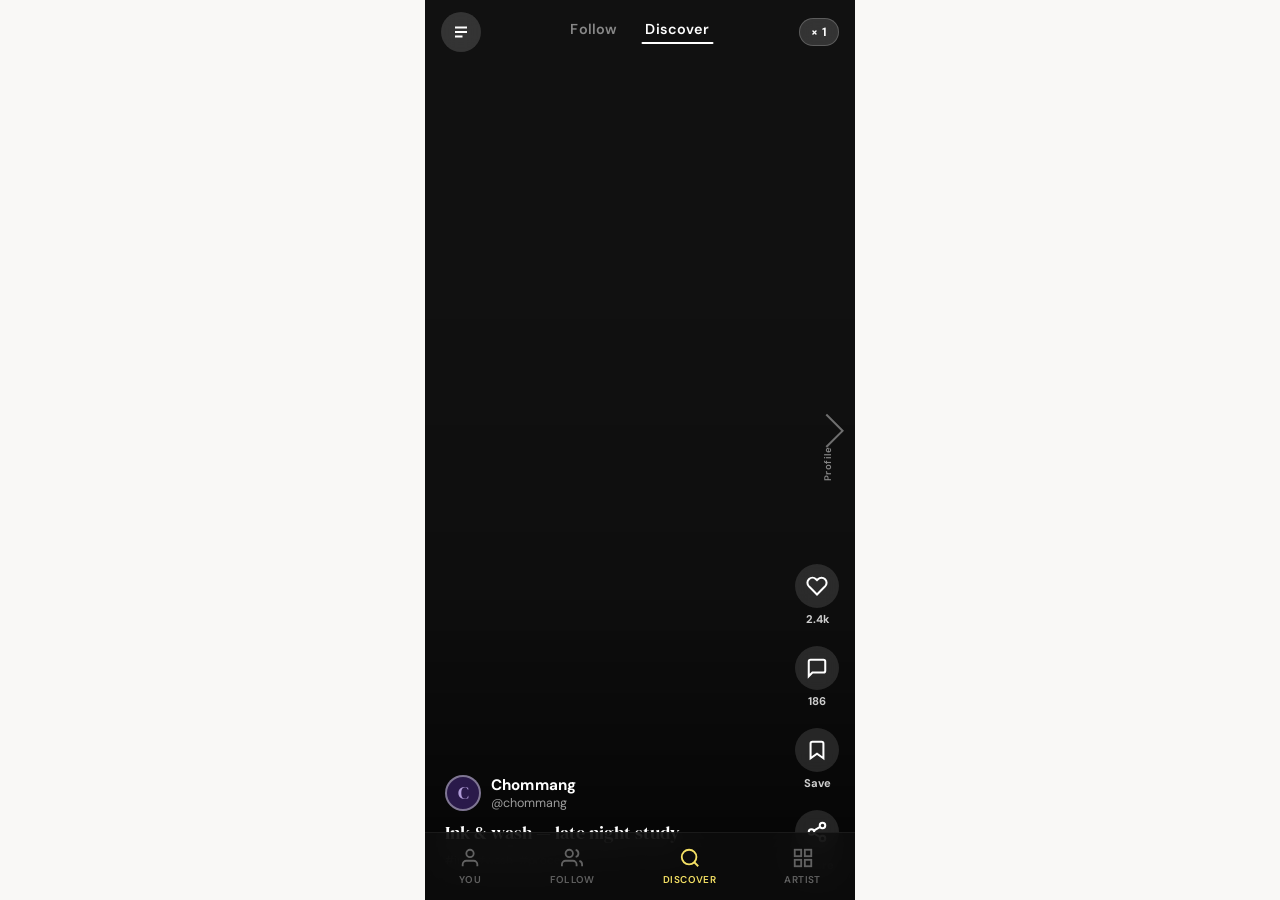
==== index.html @ 926fc2a8 "Add files via upload" ====
<!DOCTYPE html>
<html lang="en">
<head>
  <meta charset="UTF-8" />
  <meta name="viewport" content="width=device-width, initial-scale=1.0, viewport-fit=cover" />
  <meta name="apple-mobile-web-app-capable" content="yes" />
  <meta name="apple-mobile-web-app-status-bar-style" content="black-translucent" />
  <meta name="apple-mobile-web-app-title" content="Art Gem" />
  <meta name="theme-color" content="#F9F8F6" />
  <title>Art Gem — Feed</title>
  <link rel="stylesheet" href="style.css" />
  <style>
    /* ---- Feed Page ---- */
    #feed-page {
      display: flex;
      flex-direction: column;
      height: 100dvh;
      background: #0D0D0D;
      position: relative;
    }

    /* ---- Search Bar ---- */
    .search-bar-wrap {
      position: absolute;
      top: 0; left: 0; right: 0;
      z-index: 30;
      padding: 52px 16px 12px;
      background: linear-gradient(to bottom, rgba(0,0,0,0.85) 0%, transparent 100%);
      transform: translateY(-100%);
      transition: transform 0.35s cubic-bezier(0.4,0,0.2,1);
      pointer-events: none;
    }
    .search-bar-wrap.visible {
      transform: translateY(0);
      pointer-events: all;
    }
    .search-input-row {
      display: flex;
      align-items: center;
      gap: 10px;
      background: rgba(255,255,255,0.12);
      backdrop-filter: blur(12px);
      border-radius: 50px;
      padding: 10px 16px;
      border: 1px solid rgba(255,255,255,0.15);
    }
    .search-input-row input {
      flex: 1;
      background: transparent;
      border: none;
      outline: none;
      font-family: var(--font-body);
      font-size: 0.9rem;
      color: #fff;
    }
    .search-input-row input::placeholder { color: rgba(255,255,255,0.5); }
    .search-input-row svg { color: rgba(255,255,255,0.6); flex-shrink: 0; }
    .search-chips {
      display: flex;
      gap: 8px;
      margin-top: 10px;
      overflow-x: auto;
      scrollbar-width: none;
      padding-bottom: 2px;
    }
    .search-chips::-webkit-scrollbar { display: none; }
    .search-chip {
      flex-shrink: 0;
      padding: 5px 14px;
      border-radius: 50px;
      background: rgba(255,255,255,0.12);
      border: 1px solid rgba(255,255,255,0.2);
      color: rgba(255,255,255,0.8);
      font-size: 0.75rem;
      font-family: var(--font-body);
      font-weight: 500;
      cursor: pointer;
      transition: background 0.2s;
    }
    .search-chip.active,
    .search-chip:active {
      background: var(--purple);
      border-color: var(--purple);
      color: #fff;
    }

    /* ---- Top HUD ---- */
    .feed-hud {
      position: absolute;
      top: 0; left: 0; right: 0;
      z-index: 20;
      display: flex;
      align-items: center;
      justify-content: space-between;
      padding: env(safe-area-inset-top, 12px) 16px 0;
      padding-top: max(env(safe-area-inset-top, 12px), 12px);
    }

    /* ---- Tabs ---- */
    .feed-tabs {
      display: flex;
      gap: 20px;
      position: absolute;
      top: max(env(safe-area-inset-top, 12px), 12px);
      left: 50%;
      transform: translateX(-50%);
    }
    .feed-tab {
      font-family: var(--font-body);
      font-size: 0.9rem;
      font-weight: 600;
      color: rgba(255,255,255,0.5);
      cursor: pointer;
      padding: 8px 4px;
      position: relative;
      background: none;
      border: none;
      transition: color 0.2s;
      letter-spacing: 0.01em;
    }
    .feed-tab::after {
      content: '';
      position: absolute;
      bottom: 2px; left: 0; right: 0;
      height: 2px;
      border-radius: 2px;
      background: #fff;
      transform: scaleX(0);
      transition: transform 0.25s ease;
    }
    .feed-tab.active { color: #fff; }
    .feed-tab.active::after { transform: scaleX(1); }

    /* ---- Speed Badge ---- */
    .speed-badge {
      background: rgba(255,255,255,0.15);
      backdrop-filter: blur(8px);
      border: 1px solid rgba(255,255,255,0.2);
      border-radius: 50px;
      padding: 5px 11px;
      font-size: 0.75rem;
      font-weight: 700;
      color: #fff;
      font-family: var(--font-body);
      cursor: pointer;
      letter-spacing: 0.02em;
    }

    /* ---- Video Feed ---- */
    .video-feed {
      flex: 1;
      overflow-y: scroll;
      scroll-snap-type: y mandatory;
      scrollbar-width: none;
      position: relative;
    }
    .video-feed::-webkit-scrollbar { display: none; }

    /* ---- Video Slide ---- */
    .video-slide {
      width: 100%;
      height: 100dvh;
      scroll-snap-align: start;
      scroll-snap-stop: always;
      position: relative;
      background: #111;
      display: flex;
      align-items: center;
      justify-content: center;
      overflow: hidden;
    }

    /* ---- Embedded Video ---- */
    .video-embed {
      width: 100%;
      height: 100%;
      position: absolute;
      inset: 0;
      border: none;
      display: block;
    }

    /* ---- Video Overlay (gradient + info) ---- */
    .video-overlay {
      position: absolute;
      inset: 0;
      pointer-events: none;
      background: linear-gradient(
        to bottom,
        transparent 35%,
        rgba(0,0,0,0.15) 65%,
        rgba(0,0,0,0.75) 100%
      );
      z-index: 5;
    }

    /* ---- Swipe hint ---- */
    .swipe-hint {
      position: absolute;
      right: 16px;
      top: 50%;
      transform: translateY(-50%);
      z-index: 10;
      display: flex;
      flex-direction: column;
      align-items: center;
      gap: 4px;
      pointer-events: none;
      animation: fadeIn 0.5s 1.5s both;
    }
    .swipe-hint span {
      font-size: 0.6rem;
      color: rgba(255,255,255,0.5);
      font-weight: 600;
      letter-spacing: 0.05em;
      writing-mode: vertical-rl;
      text-orientation: mixed;
      transform: rotate(180deg);
    }
    .swipe-arrow {
      width: 24px; height: 24px;
      border-right: 2px solid rgba(255,255,255,0.4);
      border-top: 2px solid rgba(255,255,255,0.4);
      transform: rotate(45deg);
      animation: pulse 2s infinite;
    }

    /* ---- Artist Info (bottom of video) ---- */
    .artist-info {
      position: absolute;
      bottom: 0; left: 0; right: 72px;
      padding: 20px 20px 32px;
      z-index: 10;
      pointer-events: all;
    }
    .artist-info-row {
      display: flex;
      align-items: center;
      gap: 10px;
      margin-bottom: 10px;
      cursor: pointer;
    }
    .artist-info-row .avatar {
      border: 2px solid rgba(255,255,255,0.4);
    }
    .artist-name {
      font-family: var(--font-body);
      font-size: 0.95rem;
      font-weight: 700;
      color: #fff;
      letter-spacing: 0.01em;
    }
    .artist-handle {
      font-size: 0.78rem;
      color: rgba(255,255,255,0.6);
    }
    .video-title {
      font-family: var(--font-display);
      font-size: 1.15rem;
      color: #fff;
      margin-bottom: 8px;
      line-height: 1.3;
    }
    .video-tags {
      display: flex;
      gap: 6px;
      flex-wrap: wrap;
    }
    .video-tag {
      font-size: 0.72rem;
      color: rgba(255,255,255,0.7);
      font-weight: 500;
    }
    .video-tag::before { content: '#'; }

    /* ---- Side Actions ---- */
    .side-actions {
      position: absolute;
      right: 16px;
      bottom: 28px;
      z-index: 10;
      display: flex;
      flex-direction: column;
      align-items: center;
      gap: 20px;
    }
    .action-btn {
      display: flex;
      flex-direction: column;
      align-items: center;
      gap: 4px;
      cursor: pointer;
      background: none;
      border: none;
      padding: 0;
    }
    .action-btn .icon-wrap {
      width: 44px; height: 44px;
      border-radius: 50%;
      background: rgba(255,255,255,0.12);
      backdrop-filter: blur(8px);
      display: flex; align-items: center; justify-content: center;
      transition: background 0.2s, transform 0.15s;
    }
    .action-btn:active .icon-wrap { transform: scale(0.88); }
    .action-btn.liked .icon-wrap { background: rgba(244,224,100,0.25); }
    .action-btn svg { color: #fff; }
    .action-btn.liked svg.heart { color: var(--yellow); }
    .action-count {
      font-size: 0.7rem;
      font-weight: 700;
      color: rgba(255,255,255,0.8);
      font-family: var(--font-body);
    }

    /* ---- Bottom Nav ---- */
    .bottom-nav {
      position: fixed;
      bottom: 0; left: 50%;
      transform: translateX(-50%);
      width: 100%;
      max-width: 430px;
      display: flex;
      align-items: center;
      justify-content: space-around;
      padding: 10px 0 calc(10px + env(safe-area-inset-bottom, 0px));
      background: rgba(13,13,13,0.85);
      backdrop-filter: blur(16px);
      border-top: 1px solid rgba(255,255,255,0.06);
      z-index: 50;
    }
    .nav-item {
      display: flex;
      flex-direction: column;
      align-items: center;
      gap: 4px;
      cursor: pointer;
      background: none;
      border: none;
      padding: 4px 16px;
      -webkit-tap-highlight-color: transparent;
    }
    .nav-item svg { color: rgba(255,255,255,0.35); transition: color 0.2s; }
    .nav-item.active svg { color: var(--yellow); }
    .nav-label {
      font-size: 0.62rem;
      font-weight: 600;
      letter-spacing: 0.04em;
      color: rgba(255,255,255,0.35);
      font-family: var(--font-body);
      transition: color 0.2s;
    }
    .nav-item.active .nav-label { color: var(--yellow); }

    /* ---- Swipe gesture overlay ---- */
    #swipe-detector {
      position: absolute;
      inset: 0;
      z-index: 6;
      pointer-events: all;
    }
  </style>
</head>
<body>
<div class="app-shell">

  <!-- ============ FEED PAGE ============ -->
  <div id="feed-page">

    <!-- Search Bar (pull down) -->
    <div class="search-bar-wrap" id="searchBar">
      <div class="search-input-row">
        <svg width="16" height="16" viewBox="0 0 24 24" fill="none" stroke="currentColor" stroke-width="2.5">
          <circle cx="11" cy="11" r="8"/><path d="m21 21-4.35-4.35"/>
        </svg>
        <input type="text" placeholder="Search artists, styles, mediums…" />
        <svg id="searchClose" width="16" height="16" viewBox="0 0 24 24" fill="none" stroke="currentColor" stroke-width="2.5" style="cursor:pointer">
          <path d="M18 6L6 18M6 6l12 12"/>
        </svg>
      </div>
      <div class="search-chips">
        <button class="search-chip active">All</button>
        <button class="search-chip">Watercolour</button>
        <button class="search-chip">Oil Paint</button>
        <button class="search-chip">Charcoal</button>
        <button class="search-chip">Sketch</button>
        <button class="search-chip">Ceramics</button>
        <button class="search-chip">Printmaking</button>
        <button class="search-chip">Calligraphy</button>
      </div>
    </div>

    <!-- HUD: Menu | Tabs | Speed -->
    <div class="feed-hud">
      <button class="icon-btn" id="menuBtn" onclick="window.location.href='menu.html'" aria-label="Menu">
        <svg width="18" height="18" viewBox="0 0 24 24" fill="none" stroke="currentColor" stroke-width="2.5">
          <path d="M4 6h16M4 12h16M4 18h10"/>
        </svg>
      </button>

      <div class="feed-tabs">
        <button class="feed-tab" id="tabFollow" onclick="switchTab('follow')">Follow</button>
        <button class="feed-tab active" id="tabDiscover" onclick="switchTab('discover')">Discover</button>
      </div>

      <div class="speed-badge">× 1</div>
    </div>

    <!-- Video Feed -->
    <div class="video-feed" id="videoFeed">

      <!-- Slide 1 -->
      <div class="video-slide" data-artist="chommang" data-index="0">
        <iframe class="video-embed"
          src="https://www.youtube.com/embed/4aeeQsaP2uk?autoplay=1&loop=1&mute=1&controls=0&modestbranding=1&playsinline=1&rel=0&showinfo=0"
          allow="autoplay; encrypted-media"
          allowfullscreen
          loading="lazy">
        </iframe>
        <div class="video-overlay"></div>
        <div id="swipe-detector-0" class="swipe-detector"></div>

        <div class="artist-info">
          <div class="artist-info-row" onclick="goToProfile('chommang')">
            <div class="avatar avatar-sm" style="background:#2A1A4A;color:#B19CD8;">C</div>
            <div>
              <div class="artist-name">Chommang</div>
              <div class="artist-handle">@chommang</div>
            </div>
          </div>
          <div class="video-title">Ink & wash — late night study</div>
          <div class="video-tags">
            <span class="video-tag">ink</span>
            <span class="video-tag">wash</span>
            <span class="video-tag">process</span>
          </div>
        </div>

        <div class="side-actions">
          <button class="action-btn" onclick="toggleLike(this)">
            <div class="icon-wrap">
              <svg class="heart" width="22" height="22" viewBox="0 0 24 24" fill="none" stroke="currentColor" stroke-width="2.2">
                <path d="M20.84 4.61a5.5 5.5 0 0 0-7.78 0L12 5.67l-1.06-1.06a5.5 5.5 0 0 0-7.78 7.78l1.06 1.06L12 21.23l7.78-7.78 1.06-1.06a5.5 5.5 0 0 0 0-7.78z"/>
              </svg>
            </div>
            <span class="action-count">2.4k</span>
          </button>
          <button class="action-btn" onclick="showToast('Comments coming soon')">
            <div class="icon-wrap">
              <svg width="22" height="22" viewBox="0 0 24 24" fill="none" stroke="currentColor" stroke-width="2.2">
                <path d="M21 15a2 2 0 0 1-2 2H7l-4 4V5a2 2 0 0 1 2-2h14a2 2 0 0 1 2 2z"/>
              </svg>
            </div>
            <span class="action-count">186</span>
          </button>
          <button class="action-btn" onclick="showToast('Saved to your collection')">
            <div class="icon-wrap">
              <svg width="22" height="22" viewBox="0 0 24 24" fill="none" stroke="currentColor" stroke-width="2.2">
                <path d="M19 21l-7-5-7 5V5a2 2 0 0 1 2-2h10a2 2 0 0 1 2 2z"/>
              </svg>
            </div>
            <span class="action-count">Save</span>
          </button>
          <button class="action-btn" onclick="showToast('Link copied!')">
            <div class="icon-wrap">
              <svg width="22" height="22" viewBox="0 0 24 24" fill="none" stroke="currentColor" stroke-width="2.2">
                <circle cx="18" cy="5" r="3"/><circle cx="6" cy="12" r="3"/><circle cx="18" cy="19" r="3"/>
                <path d="M8.59 13.51l6.83 3.98M15.41 6.51l-6.82 3.98"/>
              </svg>
            </div>
            <span class="action-count">Share</span>
          </button>
        </div>

        <!-- Swipe right hint (first slide only) -->
        <div class="swipe-hint">
          <div class="swipe-arrow"></div>
          <span>Profile</span>
        </div>
      </div>

      <!-- Slide 2 -->
      <div class="video-slide" data-artist="mmmmonexx" data-index="1">
        <iframe class="video-embed"
          src="https://www.youtube.com/embed/yBY7ZAf2tYY?autoplay=0&loop=1&mute=1&controls=0&modestbranding=1&playsinline=1&rel=0&showinfo=0"
          allow="autoplay; encrypted-media"
          allowfullscreen
          loading="lazy">
        </iframe>
        <div class="video-overlay"></div>

        <div class="artist-info">
          <div class="artist-info-row" onclick="goToProfile('mmmmonexx')">
            <div class="avatar avatar-sm" style="background:#1A2A1A;color:#90C090;">M</div>
            <div>
              <div class="artist-name">Mmmmonexx</div>
              <div class="artist-handle">@mmmmonexx</div>
            </div>
          </div>
          <div class="video-title">Colour studies — gouache on paper</div>
          <div class="video-tags">
            <span class="video-tag">gouache</span>
            <span class="video-tag">colours</span>
            <span class="video-tag">analog</span>
          </div>
        </div>

        <div class="side-actions">
          <button class="action-btn" onclick="toggleLike(this)">
            <div class="icon-wrap">
              <svg class="heart" width="22" height="22" viewBox="0 0 24 24" fill="none" stroke="currentColor" stroke-width="2.2">
                <path d="M20.84 4.61a5.5 5.5 0 0 0-7.78 0L12 5.67l-1.06-1.06a5.5 5.5 0 0 0-7.78 7.78l1.06 1.06L12 21.23l7.78-7.78 1.06-1.06a5.5 5.5 0 0 0 0-7.78z"/>
              </svg>
            </div>
            <span class="action-count">5.1k</span>
          </button>
          <button class="action-btn" onclick="showToast('Comments coming soon')">
            <div class="icon-wrap">
              <svg width="22" height="22" viewBox="0 0 24 24" fill="none" stroke="currentColor" stroke-width="2.2">
                <path d="M21 15a2 2 0 0 1-2 2H7l-4 4V5a2 2 0 0 1 2-2h14a2 2 0 0 1 2 2z"/>
              </svg>
            </div>
            <span class="action-count">341</span>
          </button>
          <button class="action-btn" onclick="showToast('Saved to your collection')">
            <div class="icon-wrap">
              <svg width="22" height="22" viewBox="0 0 24 24" fill="none" stroke="currentColor" stroke-width="2.2">
                <path d="M19 21l-7-5-7 5V5a2 2 0 0 1 2-2h10a2 2 0 0 1 2 2z"/>
              </svg>
            </div>
            <span class="action-count">Save</span>
          </button>
          <button class="action-btn" onclick="showToast('Link copied!')">
            <div class="icon-wrap">
              <svg width="22" height="22" viewBox="0 0 24 24" fill="none" stroke="currentColor" stroke-width="2.2">
                <circle cx="18" cy="5" r="3"/><circle cx="6" cy="12" r="3"/><circle cx="18" cy="19" r="3"/>
                <path d="M8.59 13.51l6.83 3.98M15.41 6.51l-6.82 3.98"/>
              </svg>
            </div>
            <span class="action-count">Share</span>
          </button>
        </div>
      </div>

      <!-- Slide 3 -->
      <div class="video-slide" data-artist="nisu" data-index="2">
        <iframe class="video-embed"
          src="https://www.youtube.com/embed/0cwa8eCYT0o?autoplay=0&loop=1&mute=1&controls=0&modestbranding=1&playsinline=1&rel=0&showinfo=0"
          allow="autoplay; encrypted-media"
          allowfullscreen
          loading="lazy">
        </iframe>
        <div class="video-overlay"></div>

        <div class="artist-info">
          <div class="artist-info-row" onclick="goToProfile('nisu')">
            <div class="avatar avatar-sm" style="background:#2A1A1A;color:#C09080;">N</div>
            <div>
              <div class="artist-name">Nisu</div>
              <div class="artist-handle">@artbynisu</div>
            </div>
          </div>
          <div class="video-title">Sketchbook walk — pen & watercolour</div>
          <div class="video-tags">
            <span class="video-tag">sketch</span>
            <span class="video-tag">watercolour</span>
            <span class="video-tag">pen</span>
          </div>
        </div>

        <div class="side-actions">
          <button class="action-btn" onclick="toggleLike(this)">
            <div class="icon-wrap">
              <svg class="heart" width="22" height="22" viewBox="0 0 24 24" fill="none" stroke="currentColor" stroke-width="2.2">
                <path d="M20.84 4.61a5.5 5.5 0 0 0-7.78 0L12 5.67l-1.06-1.06a5.5 5.5 0 0 0-7.78 7.78l1.06 1.06L12 21.23l7.78-7.78 1.06-1.06a5.5 5.5 0 0 0 0-7.78z"/>
              </svg>
            </div>
            <span class="action-count">8.7k</span>
          </button>
          <button class="action-btn" onclick="showToast('Comments coming soon')">
            <div class="icon-wrap">
              <svg width="22" height="22" viewBox="0 0 24 24" fill="none" stroke="currentColor" stroke-width="2.2">
                <path d="M21 15a2 2 0 0 1-2 2H7l-4 4V5a2 2 0 0 1 2-2h14a2 2 0 0 1 2 2z"/>
              </svg>
            </div>
            <span class="action-count">920</span>
          </button>
          <button class="action-btn" onclick="showToast('Saved to your collection')">
            <div class="icon-wrap">
              <svg width="22" height="22" viewBox="0 0 24 24" fill="none" stroke="currentColor" stroke-width="2.2">
                <path d="M19 21l-7-5-7 5V5a2 2 0 0 1 2-2h10a2 2 0 0 1 2 2z"/>
              </svg>
            </div>
            <span class="action-count">Save</span>
          </button>
          <button class="action-btn" onclick="showToast('Link copied!')">
            <div class="icon-wrap">
              <svg width="22" height="22" viewBox="0 0 24 24" fill="none" stroke="currentColor" stroke-width="2.2">
                <circle cx="18" cy="5" r="3"/><circle cx="6" cy="12" r="3"/><circle cx="18" cy="19" r="3"/>
                <path d="M8.59 13.51l6.83 3.98M15.41 6.51l-6.82 3.98"/>
              </svg>
            </div>
            <span class="action-count">Share</span>
          </button>
        </div>
      </div>

      <!-- Slide 4 -->
      <div class="video-slide" data-artist="drewscape" data-index="3">
        <iframe class="video-embed"
          src="https://www.youtube.com/embed/Bo9o37kYm-0?autoplay=0&loop=1&mute=1&controls=0&modestbranding=1&playsinline=1&rel=0&showinfo=0"
          allow="autoplay; encrypted-media"
          allowfullscreen
          loading="lazy">
        </iframe>
        <div class="video-overlay"></div>

        <div class="artist-info">
          <div class="artist-info-row" onclick="goToProfile('drewscape')">
            <div class="avatar avatar-sm" style="background:#1A1A2A;color:#8080C0;">D</div>
            <div>
              <div class="artist-name">Drewscape</div>
              <div class="artist-handle">@drewscape-art</div>
            </div>
          </div>
          <div class="video-title">Urban sketching — marker & ink</div>
          <div class="video-tags">
            <span class="video-tag">urban</span>
            <span class="video-tag">marker</span>
            <span class="video-tag">ink</span>
          </div>
        </div>

        <div class="side-actions">
          <button class="action-btn" onclick="toggleLike(this)">
            <div class="icon-wrap">
              <svg class="heart" width="22" height="22" viewBox="0 0 24 24" fill="none" stroke="currentColor" stroke-width="2.2">
                <path d="M20.84 4.61a5.5 5.5 0 0 0-7.78 0L12 5.67l-1.06-1.06a5.5 5.5 0 0 0-7.78 7.78l1.06 1.06L12 21.23l7.78-7.78 1.06-1.06a5.5 5.5 0 0 0 0-7.78z"/>
              </svg>
            </div>
            <span class="action-count">3.2k</span>
          </button>
          <button class="action-btn" onclick="showToast('Comments coming soon')">
            <div class="icon-wrap">
              <svg width="22" height="22" viewBox="0 0 24 24" fill="none" stroke="currentColor" stroke-width="2.2">
                <path d="M21 15a2 2 0 0 1-2 2H7l-4 4V5a2 2 0 0 1 2-2h14a2 2 0 0 1 2 2z"/>
              </svg>
            </div>
            <span class="action-count">215</span>
          </button>
          <button class="action-btn" onclick="showToast('Saved to your collection')">
            <div class="icon-wrap">
              <svg width="22" height="22" viewBox="0 0 24 24" fill="none" stroke="currentColor" stroke-width="2.2">
                <path d="M19 21l-7-5-7 5V5a2 2 0 0 1 2-2h10a2 2 0 0 1 2 2z"/>
              </svg>
            </div>
            <span class="action-count">Save</span>
          </button>
          <button class="action-btn" onclick="showToast('Link copied!')">
            <div class="icon-wrap">
              <svg width="22" height="22" viewBox="0 0 24 24" fill="none" stroke="currentColor" stroke-width="2.2">
                <circle cx="18" cy="5" r="3"/><circle cx="6" cy="12" r="3"/><circle cx="18" cy="19" r="3"/>
                <path d="M8.59 13.51l6.83 3.98M15.41 6.51l-6.82 3.98"/>
              </svg>
            </div>
            <span class="action-count">Share</span>
          </button>
        </div>
      </div>

    </div><!-- /video-feed -->

    <!-- Bottom Nav -->
    <nav class="bottom-nav">
      <button class="nav-item" onclick="window.location.href='menu.html'">
        <svg width="22" height="22" viewBox="0 0 24 24" fill="none" stroke="currentColor" stroke-width="2">
          <path d="M20 21v-2a4 4 0 0 0-4-4H8a4 4 0 0 0-4 4v2"/>
          <circle cx="12" cy="7" r="4"/>
        </svg>
        <span class="nav-label">YOU</span>
      </button>
      <button class="nav-item" id="navFollow" onclick="switchTab('follow')">
        <svg width="22" height="22" viewBox="0 0 24 24" fill="none" stroke="currentColor" stroke-width="2">
          <path d="M17 21v-2a4 4 0 0 0-4-4H5a4 4 0 0 0-4 4v2"/>
          <circle cx="9" cy="7" r="4"/>
          <path d="M23 21v-2a4 4 0 0 0-3-3.87"/>
          <path d="M16 3.13a4 4 0 0 1 0 7.75"/>
        </svg>
        <span class="nav-label">FOLLOW</span>
      </button>
      <button class="nav-item active" id="navDiscover">
        <svg width="22" height="22" viewBox="0 0 24 24" fill="none" stroke="currentColor" stroke-width="2">
          <circle cx="11" cy="11" r="8"/>
          <path d="m21 21-4.35-4.35"/>
        </svg>
        <span class="nav-label">DISCOVER</span>
      </button>
      <button class="nav-item" onclick="window.location.href='profile.html'">
        <svg width="22" height="22" viewBox="0 0 24 24" fill="none" stroke="currentColor" stroke-width="2">
          <rect x="3" y="3" width="7" height="7"/><rect x="14" y="3" width="7" height="7"/>
          <rect x="14" y="14" width="7" height="7"/><rect x="3" y="14" width="7" height="7"/>
        </svg>
        <span class="nav-label">ARTIST</span>
      </button>
    </nav>

  </div><!-- /feed-page -->

  <!-- Toast -->
  <div class="toast" id="toast"></div>

</div><!-- /app-shell -->

<script>
  // ---- Tab Switch ----
  function switchTab(tab) {
    const follow   = document.getElementById('tabFollow');
    const discover = document.getElementById('tabDiscover');
    const navF     = document.getElementById('navFollow');
    const navD     = document.getElementById('navDiscover');

    if (tab === 'follow') {
      follow.classList.add('active');
      discover.classList.remove('active');
      navF.classList.add('active');
      navD.classList.remove('active');
      showToast('Showing artists you follow');
    } else {
      discover.classList.add('active');
      follow.classList.remove('active');
      navD.classList.add('active');
      navF.classList.remove('active');
      showToast('Discover new artists');
    }
  }

  // ---- Search Bar Pull Down ----
  let touchStartY = 0;
  let searchVisible = false;
  const feed = document.getElementById('videoFeed');
  const searchBar = document.getElementById('searchBar');
  const searchClose = document.getElementById('searchClose');

  feed.addEventListener('touchstart', e => {
    touchStartY = e.touches[0].clientY;
  }, { passive: true });

  feed.addEventListener('touchend', e => {
    const dy = e.changedTouches[0].clientY - touchStartY;
    // Pull down at top
    if (dy > 60 && feed.scrollTop === 0 && !searchVisible) {
      showSearch();
    }
  }, { passive: true });

  searchClose.addEventListener('click', hideSearch);

  function showSearch() {
    searchVisible = true;
    searchBar.classList.add('visible');
  }
  function hideSearch() {
    searchVisible = false;
    searchBar.classList.remove('visible');
  }

  // ---- Search chips ----
  document.querySelectorAll('.search-chip').forEach(chip => {
    chip.addEventListener('click', () => {
      document.querySelectorAll('.search-chip').forEach(c => c.classList.remove('active'));
      chip.classList.add('active');
    });
  });

  // ---- Like Toggle ----
  function toggleLike(btn) {
    btn.classList.toggle('liked');
    const countEl = btn.querySelector('.action-count');
    const count = parseInt(countEl.textContent.replace(/[^0-9.]/g, ''));
    if (btn.classList.contains('liked')) {
      showToast('❤️ Added to your likes');
    }
  }

  // ---- Toast ----
  function showToast(msg) {
    const t = document.getElementById('toast');
    t.textContent = msg;
    t.classList.add('show');
    setTimeout(() => t.classList.remove('show'), 2200);
  }

  // ---- Navigate to Profile ----
  function goToProfile(artist) {
    sessionStorage.setItem('currentArtist', artist);
    window.location.href = 'profile.html';
  }

  // ---- Horizontal Swipe → Profile ----
  let hTouchStartX = 0;
  let hTouchStartY = 0;

  document.getElementById('feed-page').addEventListener('touchstart', e => {
    hTouchStartX = e.touches[0].clientX;
    hTouchStartY = e.touches[0].clientY;
  }, { passive: true });

  document.getElementById('feed-page').addEventListener('touchend', e => {
    const dx = e.changedTouches[0].clientX - hTouchStartX;
    const dy = Math.abs(e.changedTouches[0].clientY - hTouchStartY);
    // Horizontal swipe, not vertical scroll
    if (dx < -60 && dy < 50) {
      window.location.href = 'profile.html';
    }
  }, { passive: true });

  // Remove swipe hint after 4s
  setTimeout(() => {
    const hint = document.querySelector('.swipe-hint');
    if (hint) hint.style.opacity = '0';
  }, 4000);
</script>
</body>
</html>
---- style.css ----
/* ============================================
   ART GEM — style.css
   Design System & Global Styles
   ============================================ */

@import url('https://fonts.googleapis.com/css2?family=DM+Serif+Display:ital@0;1&family=DM+Sans:wght@300;400;500;600&display=swap');

/* ---- CSS Variables ---- */
:root {
  --bg:           #F9F8F6;
  --bg-card:      #FFFFFF;
  --purple:       #A083D5;
  --purple-deep:  #7B5EA7;
  --purple-light: #B19CD8;
  --purple-pale:  #EDE8F8;
  --yellow:       #F4E064;
  --yellow-deep:  #EFCF20;
  --text:         #1A1A1A;
  --text-muted:   #7A7A7A;
  --text-light:   #B0B0B0;
  --border:       #EBEBEB;
  --shadow-sm:    0 2px 8px rgba(0,0,0,0.06);
  --shadow-md:    0 8px 24px rgba(0,0,0,0.10);
  --radius-sm:    10px;
  --radius-md:    18px;
  --radius-lg:    28px;
  --font-display: 'DM Serif Display', serif;
  --font-body:    'DM Sans', sans-serif;
}

/* ---- Reset ---- */
*, *::before, *::after { box-sizing: border-box; margin: 0; padding: 0; }

html, body {
  width: 100%;
  height: 100%;
  overflow: hidden;
  background: var(--bg);
  font-family: var(--font-body);
  color: var(--text);
  -webkit-font-smoothing: antialiased;
  -webkit-tap-highlight-color: transparent;
  touch-action: pan-y;
}

/* ---- App Shell ---- */
.app-shell {
  width: 100%;
  max-width: 430px;
  height: 100dvh;
  margin: 0 auto;
  position: relative;
  overflow: hidden;
  background: var(--bg);
}

/* ---- Page Transitions ---- */
.page {
  position: absolute;
  top: 0; left: 0;
  width: 100%; height: 100%;
  background: var(--bg);
  transition: transform 0.38s cubic-bezier(0.4, 0, 0.2, 1),
              opacity 0.38s ease;
  will-change: transform;
}

.page.active   { transform: translateX(0);     opacity: 1;   pointer-events: all; }
.page.left     { transform: translateX(-100%); opacity: 0.4; pointer-events: none; }
.page.right    { transform: translateX(100%);  opacity: 0.4; pointer-events: none; }
.page.hidden   { transform: translateX(100%);  opacity: 0;   pointer-events: none; }

/* ---- Typography ---- */
h1, h2, h3 { font-family: var(--font-display); font-weight: 400; }
h1 { font-size: 2rem; line-height: 1.15; }
h2 { font-size: 1.4rem; line-height: 1.2; }
h3 { font-size: 1.1rem; }

p  { font-size: 0.875rem; line-height: 1.6; color: var(--text-muted); }

/* ---- Buttons ---- */
.btn {
  display: inline-flex;
  align-items: center;
  justify-content: center;
  gap: 6px;
  padding: 10px 20px;
  border: none;
  border-radius: 50px;
  font-family: var(--font-body);
  font-size: 0.85rem;
  font-weight: 600;
  cursor: pointer;
  transition: transform 0.15s, box-shadow 0.15s;
  -webkit-appearance: none;
}
.btn:active { transform: scale(0.95); }

.btn-primary {
  background: var(--purple);
  color: #fff;
  box-shadow: 0 4px 14px rgba(160,131,213,0.35);
}
.btn-primary:active { box-shadow: 0 2px 6px rgba(160,131,213,0.2); }

.btn-yellow {
  background: var(--yellow);
  color: var(--text);
  box-shadow: 0 4px 14px rgba(244,224,100,0.4);
}

.btn-outline {
  background: transparent;
  border: 1.5px solid var(--border);
  color: var(--text);
}

.btn-ghost {
  background: transparent;
  color: var(--text-muted);
  padding: 8px 12px;
}

/* ---- Icon Button ---- */
.icon-btn {
  width: 40px; height: 40px;
  border-radius: 50%;
  border: none;
  background: rgba(255,255,255,0.15);
  backdrop-filter: blur(8px);
  display: flex; align-items: center; justify-content: center;
  cursor: pointer;
  color: #fff;
  font-size: 1.1rem;
  transition: background 0.2s, transform 0.15s;
}
.icon-btn:active { transform: scale(0.9); }
.icon-btn.dark {
  background: rgba(26,26,26,0.08);
  color: var(--text);
}

/* ---- Pill Tag ---- */
.tag {
  display: inline-block;
  padding: 4px 12px;
  border-radius: 50px;
  font-size: 0.72rem;
  font-weight: 600;
  letter-spacing: 0.03em;
  text-transform: uppercase;
}
.tag-purple { background: var(--purple-pale); color: var(--purple-deep); }
.tag-yellow { background: #FFF8CC; color: #9A7A00; }

/* ---- Avatar ---- */
.avatar {
  border-radius: 50%;
  object-fit: cover;
  background: var(--purple-pale);
  display: flex; align-items: center; justify-content: center;
  font-family: var(--font-display);
  font-size: 1.1rem;
  color: var(--purple);
  overflow: hidden;
  flex-shrink: 0;
}
.avatar-sm  { width: 36px; height: 36px; }
.avatar-md  { width: 56px; height: 56px; font-size: 1.4rem; }
.avatar-lg  { width: 80px; height: 80px; font-size: 2rem; }
.avatar-xl  { width: 96px; height: 96px; font-size: 2.4rem; }

/* ---- Divider ---- */
.divider {
  width: 100%; height: 1px;
  background: var(--border);
  margin: 16px 0;
}

/* ---- Scrollable container ---- */
.scroll-y {
  overflow-y: auto;
  -webkit-overflow-scrolling: touch;
  scrollbar-width: none;
}
.scroll-y::-webkit-scrollbar { display: none; }

/* ---- Section Header ---- */
.section-header {
  display: flex;
  align-items: center;
  justify-content: space-between;
  padding: 0 20px;
  margin-bottom: 12px;
}
.section-header h3 { font-family: var(--font-display); font-size: 1.1rem; }
.section-header a  {
  font-size: 0.78rem;
  font-weight: 600;
  color: var(--purple);
  text-decoration: none;
  letter-spacing: 0.02em;
}

/* ---- Bottom Safe Area ---- */
.safe-bottom { padding-bottom: env(safe-area-inset-bottom, 16px); }

/* ---- Animations ---- */
@keyframes fadeUp {
  from { opacity: 0; transform: translateY(16px); }
  to   { opacity: 1; transform: translateY(0); }
}
@keyframes fadeIn {
  from { opacity: 0; }
  to   { opacity: 1; }
}
@keyframes pulse {
  0%, 100% { opacity: 1; }
  50%       { opacity: 0.5; }
}

.fade-up { animation: fadeUp 0.4s ease both; }
.fade-in { animation: fadeIn 0.3s ease both; }

/* ---- Toast ---- */
.toast {
  position: fixed;
  bottom: 90px;
  left: 50%; transform: translateX(-50%);
  background: var(--text);
  color: #fff;
  font-size: 0.82rem;
  font-weight: 500;
  padding: 10px 20px;
  border-radius: 50px;
  opacity: 0;
  pointer-events: none;
  transition: opacity 0.3s, bottom 0.3s;
  z-index: 999;
  white-space: nowrap;
}
.toast.show { opacity: 1; bottom: 100px; }

/* ---- Overlay ---- */
.overlay {
  position: fixed;
  inset: 0;
  background: rgba(0,0,0,0.5);
  z-index: 100;
  opacity: 0;
  pointer-events: none;
  transition: opacity 0.3s;
}
.overlay.show { opacity: 1; pointer-events: all; }
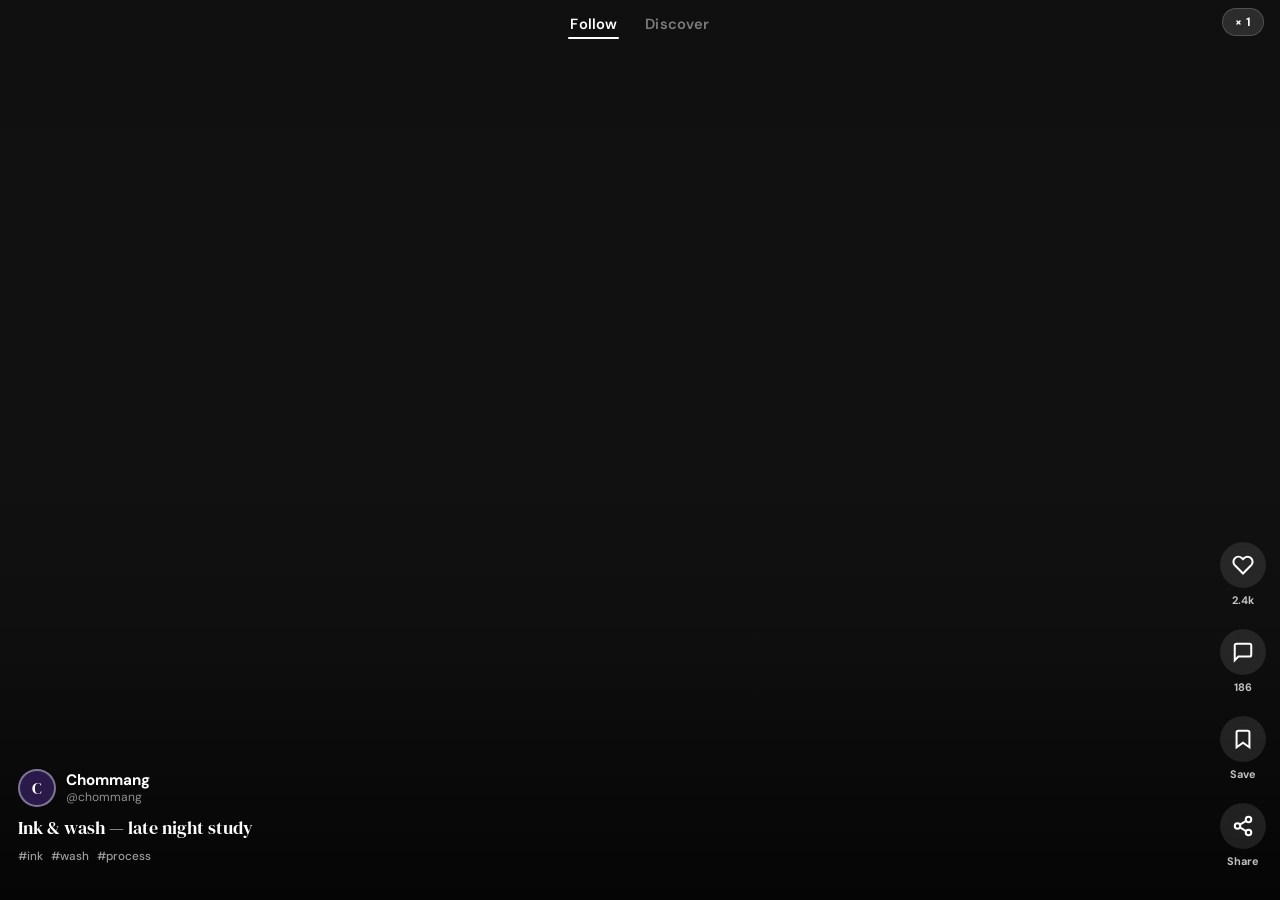
==== commit 2b3bf253: "Add files via upload" ====
--- a/index.html
+++ b/index.html
@@ -6,819 +6,217 @@
   <meta name="apple-mobile-web-app-capable" content="yes" />
   <meta name="apple-mobile-web-app-status-bar-style" content="black-translucent" />
   <meta name="apple-mobile-web-app-title" content="Art Gem" />
-  <meta name="theme-color" content="#F9F8F6" />
-  <title>Art Gem — Feed</title>
-  <link rel="stylesheet" href="style.css" />
+  <meta name="theme-color" content="#0D0D0D" />
+  <!-- PWA icons (add your own later) -->
+  <link rel="apple-touch-icon" href="icon.png" />
+  <title>Art Gem</title>
   <style>
-    /* ---- Feed Page ---- */
-    #feed-page {
+    *, *::before, *::after { box-sizing: border-box; margin: 0; padding: 0; }
+
+    html, body {
+      width: 100%;
+      height: 100%;
+      overflow: hidden;
+      background: #0D0D0D;
+      /* Prevent any bounce / rubber-band on the shell itself */
+      overscroll-behavior: none;
+    }
+
+    /* ---- The track: 3 panels side by side ---- */
+    #track {
       display: flex;
-      flex-direction: column;
+      width: 300vw;          /* 3 panels × 100vw */
       height: 100dvh;
+      /* Start centred on feed (panel index 1) */
+      transform: translateX(-100vw);
+      transition: transform 0.38s cubic-bezier(0.4, 0, 0.2, 1);
+      will-change: transform;
+    }
+
+    /* ---- Each panel is one full screen ---- */
+    .panel {
+      width: 100vw;
+      height: 100dvh;
+      flex-shrink: 0;
+      position: relative;
+      overflow: hidden;
+    }
+
+    /* ---- Each iframe fills its panel completely ---- */
+    .panel iframe {
+      width: 100%;
+      height: 100%;
+      border: none;
+      display: block;
+      /* Critical for iOS iframe scroll */
+      overflow: hidden;
+    }
+
+    /* ---- Loading state ---- */
+    .panel-loader {
+      position: absolute;
+      inset: 0;
       background: #0D0D0D;
-      position: relative;
-    }
-
-    /* ---- Search Bar ---- */
-    .search-bar-wrap {
-      position: absolute;
-      top: 0; left: 0; right: 0;
-      z-index: 30;
-      padding: 52px 16px 12px;
-      background: linear-gradient(to bottom, rgba(0,0,0,0.85) 0%, transparent 100%);
-      transform: translateY(-100%);
-      transition: transform 0.35s cubic-bezier(0.4,0,0.2,1);
-      pointer-events: none;
-    }
-    .search-bar-wrap.visible {
-      transform: translateY(0);
-      pointer-events: all;
-    }
-    .search-input-row {
-      display: flex;
-      align-items: center;
-      gap: 10px;
-      background: rgba(255,255,255,0.12);
-      backdrop-filter: blur(12px);
-      border-radius: 50px;
-      padding: 10px 16px;
-      border: 1px solid rgba(255,255,255,0.15);
-    }
-    .search-input-row input {
-      flex: 1;
-      background: transparent;
-      border: none;
-      outline: none;
-      font-family: var(--font-body);
-      font-size: 0.9rem;
-      color: #fff;
-    }
-    .search-input-row input::placeholder { color: rgba(255,255,255,0.5); }
-    .search-input-row svg { color: rgba(255,255,255,0.6); flex-shrink: 0; }
-    .search-chips {
-      display: flex;
-      gap: 8px;
-      margin-top: 10px;
-      overflow-x: auto;
-      scrollbar-width: none;
-      padding-bottom: 2px;
-    }
-    .search-chips::-webkit-scrollbar { display: none; }
-    .search-chip {
-      flex-shrink: 0;
-      padding: 5px 14px;
-      border-radius: 50px;
-      background: rgba(255,255,255,0.12);
-      border: 1px solid rgba(255,255,255,0.2);
-      color: rgba(255,255,255,0.8);
-      font-size: 0.75rem;
-      font-family: var(--font-body);
-      font-weight: 500;
-      cursor: pointer;
-      transition: background 0.2s;
-    }
-    .search-chip.active,
-    .search-chip:active {
-      background: var(--purple);
-      border-color: var(--purple);
-      color: #fff;
-    }
-
-    /* ---- Top HUD ---- */
-    .feed-hud {
-      position: absolute;
-      top: 0; left: 0; right: 0;
-      z-index: 20;
-      display: flex;
-      align-items: center;
-      justify-content: space-between;
-      padding: env(safe-area-inset-top, 12px) 16px 0;
-      padding-top: max(env(safe-area-inset-top, 12px), 12px);
-    }
-
-    /* ---- Tabs ---- */
-    .feed-tabs {
-      display: flex;
-      gap: 20px;
-      position: absolute;
-      top: max(env(safe-area-inset-top, 12px), 12px);
-      left: 50%;
-      transform: translateX(-50%);
-    }
-    .feed-tab {
-      font-family: var(--font-body);
-      font-size: 0.9rem;
-      font-weight: 600;
-      color: rgba(255,255,255,0.5);
-      cursor: pointer;
-      padding: 8px 4px;
-      position: relative;
-      background: none;
-      border: none;
-      transition: color 0.2s;
-      letter-spacing: 0.01em;
-    }
-    .feed-tab::after {
-      content: '';
-      position: absolute;
-      bottom: 2px; left: 0; right: 0;
-      height: 2px;
-      border-radius: 2px;
-      background: #fff;
-      transform: scaleX(0);
-      transition: transform 0.25s ease;
-    }
-    .feed-tab.active { color: #fff; }
-    .feed-tab.active::after { transform: scaleX(1); }
-
-    /* ---- Speed Badge ---- */
-    .speed-badge {
-      background: rgba(255,255,255,0.15);
-      backdrop-filter: blur(8px);
-      border: 1px solid rgba(255,255,255,0.2);
-      border-radius: 50px;
-      padding: 5px 11px;
-      font-size: 0.75rem;
-      font-weight: 700;
-      color: #fff;
-      font-family: var(--font-body);
-      cursor: pointer;
-      letter-spacing: 0.02em;
-    }
-
-    /* ---- Video Feed ---- */
-    .video-feed {
-      flex: 1;
-      overflow-y: scroll;
-      scroll-snap-type: y mandatory;
-      scrollbar-width: none;
-      position: relative;
-    }
-    .video-feed::-webkit-scrollbar { display: none; }
-
-    /* ---- Video Slide ---- */
-    .video-slide {
-      width: 100%;
-      height: 100dvh;
-      scroll-snap-align: start;
-      scroll-snap-stop: always;
-      position: relative;
-      background: #111;
       display: flex;
       align-items: center;
       justify-content: center;
-      overflow: hidden;
-    }
-
-    /* ---- Embedded Video ---- */
-    .video-embed {
-      width: 100%;
-      height: 100%;
-      position: absolute;
-      inset: 0;
-      border: none;
-      display: block;
-    }
-
-    /* ---- Video Overlay (gradient + info) ---- */
-    .video-overlay {
-      position: absolute;
-      inset: 0;
+      z-index: 10;
+      transition: opacity 0.4s;
+    }
+    .panel-loader.hidden {
+      opacity: 0;
       pointer-events: none;
-      background: linear-gradient(
-        to bottom,
-        transparent 35%,
-        rgba(0,0,0,0.15) 65%,
-        rgba(0,0,0,0.75) 100%
-      );
-      z-index: 5;
-    }
-
-    /* ---- Swipe hint ---- */
-    .swipe-hint {
-      position: absolute;
-      right: 16px;
-      top: 50%;
-      transform: translateY(-50%);
-      z-index: 10;
-      display: flex;
-      flex-direction: column;
-      align-items: center;
-      gap: 4px;
-      pointer-events: none;
-      animation: fadeIn 0.5s 1.5s both;
-    }
-    .swipe-hint span {
-      font-size: 0.6rem;
-      color: rgba(255,255,255,0.5);
-      font-weight: 600;
-      letter-spacing: 0.05em;
-      writing-mode: vertical-rl;
-      text-orientation: mixed;
-      transform: rotate(180deg);
-    }
-    .swipe-arrow {
-      width: 24px; height: 24px;
-      border-right: 2px solid rgba(255,255,255,0.4);
-      border-top: 2px solid rgba(255,255,255,0.4);
-      transform: rotate(45deg);
-      animation: pulse 2s infinite;
-    }
-
-    /* ---- Artist Info (bottom of video) ---- */
-    .artist-info {
-      position: absolute;
-      bottom: 0; left: 0; right: 72px;
-      padding: 20px 20px 32px;
-      z-index: 10;
-      pointer-events: all;
-    }
-    .artist-info-row {
-      display: flex;
-      align-items: center;
-      gap: 10px;
-      margin-bottom: 10px;
-      cursor: pointer;
-    }
-    .artist-info-row .avatar {
-      border: 2px solid rgba(255,255,255,0.4);
-    }
-    .artist-name {
-      font-family: var(--font-body);
-      font-size: 0.95rem;
-      font-weight: 700;
-      color: #fff;
-      letter-spacing: 0.01em;
-    }
-    .artist-handle {
-      font-size: 0.78rem;
-      color: rgba(255,255,255,0.6);
-    }
-    .video-title {
-      font-family: var(--font-display);
-      font-size: 1.15rem;
-      color: #fff;
-      margin-bottom: 8px;
-      line-height: 1.3;
-    }
-    .video-tags {
-      display: flex;
-      gap: 6px;
-      flex-wrap: wrap;
-    }
-    .video-tag {
-      font-size: 0.72rem;
-      color: rgba(255,255,255,0.7);
-      font-weight: 500;
-    }
-    .video-tag::before { content: '#'; }
-
-    /* ---- Side Actions ---- */
-    .side-actions {
-      position: absolute;
-      right: 16px;
-      bottom: 28px;
-      z-index: 10;
-      display: flex;
-      flex-direction: column;
-      align-items: center;
-      gap: 20px;
-    }
-    .action-btn {
-      display: flex;
-      flex-direction: column;
-      align-items: center;
-      gap: 4px;
-      cursor: pointer;
-      background: none;
-      border: none;
-      padding: 0;
-    }
-    .action-btn .icon-wrap {
-      width: 44px; height: 44px;
+    }
+    .loader-dot {
+      width: 8px; height: 8px;
       border-radius: 50%;
-      background: rgba(255,255,255,0.12);
-      backdrop-filter: blur(8px);
-      display: flex; align-items: center; justify-content: center;
-      transition: background 0.2s, transform 0.15s;
-    }
-    .action-btn:active .icon-wrap { transform: scale(0.88); }
-    .action-btn.liked .icon-wrap { background: rgba(244,224,100,0.25); }
-    .action-btn svg { color: #fff; }
-    .action-btn.liked svg.heart { color: var(--yellow); }
-    .action-count {
-      font-size: 0.7rem;
-      font-weight: 700;
-      color: rgba(255,255,255,0.8);
-      font-family: var(--font-body);
-    }
-
-    /* ---- Bottom Nav ---- */
-    .bottom-nav {
-      position: fixed;
-      bottom: 0; left: 50%;
-      transform: translateX(-50%);
-      width: 100%;
-      max-width: 430px;
-      display: flex;
-      align-items: center;
-      justify-content: space-around;
-      padding: 10px 0 calc(10px + env(safe-area-inset-bottom, 0px));
-      background: rgba(13,13,13,0.85);
-      backdrop-filter: blur(16px);
-      border-top: 1px solid rgba(255,255,255,0.06);
-      z-index: 50;
-    }
-    .nav-item {
-      display: flex;
-      flex-direction: column;
-      align-items: center;
-      gap: 4px;
-      cursor: pointer;
-      background: none;
-      border: none;
-      padding: 4px 16px;
-      -webkit-tap-highlight-color: transparent;
-    }
-    .nav-item svg { color: rgba(255,255,255,0.35); transition: color 0.2s; }
-    .nav-item.active svg { color: var(--yellow); }
-    .nav-label {
-      font-size: 0.62rem;
-      font-weight: 600;
-      letter-spacing: 0.04em;
-      color: rgba(255,255,255,0.35);
-      font-family: var(--font-body);
-      transition: color 0.2s;
-    }
-    .nav-item.active .nav-label { color: var(--yellow); }
-
-    /* ---- Swipe gesture overlay ---- */
-    #swipe-detector {
-      position: absolute;
-      inset: 0;
-      z-index: 6;
-      pointer-events: all;
+      background: rgba(255,255,255,0.3);
+      animation: loaderPulse 1.2s ease infinite;
+    }
+    .loader-dot:nth-child(2) { animation-delay: 0.2s; margin: 0 6px; }
+    .loader-dot:nth-child(3) { animation-delay: 0.4s; }
+
+    @keyframes loaderPulse {
+      0%, 100% { opacity: 0.3; transform: scale(0.8); }
+      50%       { opacity: 1;   transform: scale(1.1); }
     }
   </style>
 </head>
 <body>
-<div class="app-shell">
-
-  <!-- ============ FEED PAGE ============ -->
-  <div id="feed-page">
-
-    <!-- Search Bar (pull down) -->
-    <div class="search-bar-wrap" id="searchBar">
-      <div class="search-input-row">
-        <svg width="16" height="16" viewBox="0 0 24 24" fill="none" stroke="currentColor" stroke-width="2.5">
-          <circle cx="11" cy="11" r="8"/><path d="m21 21-4.35-4.35"/>
-        </svg>
-        <input type="text" placeholder="Search artists, styles, mediums…" />
-        <svg id="searchClose" width="16" height="16" viewBox="0 0 24 24" fill="none" stroke="currentColor" stroke-width="2.5" style="cursor:pointer">
-          <path d="M18 6L6 18M6 6l12 12"/>
-        </svg>
-      </div>
-      <div class="search-chips">
-        <button class="search-chip active">All</button>
-        <button class="search-chip">Watercolour</button>
-        <button class="search-chip">Oil Paint</button>
-        <button class="search-chip">Charcoal</button>
-        <button class="search-chip">Sketch</button>
-        <button class="search-chip">Ceramics</button>
-        <button class="search-chip">Printmaking</button>
-        <button class="search-chip">Calligraphy</button>
-      </div>
+
+<div id="track">
+
+  <!-- Panel 0: Menu (swipe right to reach) -->
+  <div class="panel" id="panel-menu">
+    <div class="panel-loader" id="loader-menu">
+      <div class="loader-dot"></div>
+      <div class="loader-dot"></div>
+      <div class="loader-dot"></div>
     </div>
-
-    <!-- HUD: Menu | Tabs | Speed -->
-    <div class="feed-hud">
-      <button class="icon-btn" id="menuBtn" onclick="window.location.href='menu.html'" aria-label="Menu">
-        <svg width="18" height="18" viewBox="0 0 24 24" fill="none" stroke="currentColor" stroke-width="2.5">
-          <path d="M4 6h16M4 12h16M4 18h10"/>
-        </svg>
-      </button>
-
-      <div class="feed-tabs">
-        <button class="feed-tab" id="tabFollow" onclick="switchTab('follow')">Follow</button>
-        <button class="feed-tab active" id="tabDiscover" onclick="switchTab('discover')">Discover</button>
-      </div>
-
-      <div class="speed-badge">× 1</div>
+    <iframe
+      id="frame-menu"
+      src="menu.html"
+      scrolling="no"
+      onload="hideLoader('menu')"
+    ></iframe>
+  </div>
+
+  <!-- Panel 1: Feed (default / centre) -->
+  <div class="panel" id="panel-feed">
+    <div class="panel-loader" id="loader-feed">
+      <div class="loader-dot"></div>
+      <div class="loader-dot"></div>
+      <div class="loader-dot"></div>
     </div>
-
-    <!-- Video Feed -->
-    <div class="video-feed" id="videoFeed">
-
-      <!-- Slide 1 -->
-      <div class="video-slide" data-artist="chommang" data-index="0">
-        <iframe class="video-embed"
-          src="https://www.youtube.com/embed/4aeeQsaP2uk?autoplay=1&loop=1&mute=1&controls=0&modestbranding=1&playsinline=1&rel=0&showinfo=0"
-          allow="autoplay; encrypted-media"
-          allowfullscreen
-          loading="lazy">
-        </iframe>
-        <div class="video-overlay"></div>
-        <div id="swipe-detector-0" class="swipe-detector"></div>
-
-        <div class="artist-info">
-          <div class="artist-info-row" onclick="goToProfile('chommang')">
-            <div class="avatar avatar-sm" style="background:#2A1A4A;color:#B19CD8;">C</div>
-            <div>
-              <div class="artist-name">Chommang</div>
-              <div class="artist-handle">@chommang</div>
-            </div>
-          </div>
-          <div class="video-title">Ink & wash — late night study</div>
-          <div class="video-tags">
-            <span class="video-tag">ink</span>
-            <span class="video-tag">wash</span>
-            <span class="video-tag">process</span>
-          </div>
-        </div>
-
-        <div class="side-actions">
-          <button class="action-btn" onclick="toggleLike(this)">
-            <div class="icon-wrap">
-              <svg class="heart" width="22" height="22" viewBox="0 0 24 24" fill="none" stroke="currentColor" stroke-width="2.2">
-                <path d="M20.84 4.61a5.5 5.5 0 0 0-7.78 0L12 5.67l-1.06-1.06a5.5 5.5 0 0 0-7.78 7.78l1.06 1.06L12 21.23l7.78-7.78 1.06-1.06a5.5 5.5 0 0 0 0-7.78z"/>
-              </svg>
-            </div>
-            <span class="action-count">2.4k</span>
-          </button>
-          <button class="action-btn" onclick="showToast('Comments coming soon')">
-            <div class="icon-wrap">
-              <svg width="22" height="22" viewBox="0 0 24 24" fill="none" stroke="currentColor" stroke-width="2.2">
-                <path d="M21 15a2 2 0 0 1-2 2H7l-4 4V5a2 2 0 0 1 2-2h14a2 2 0 0 1 2 2z"/>
-              </svg>
-            </div>
-            <span class="action-count">186</span>
-          </button>
-          <button class="action-btn" onclick="showToast('Saved to your collection')">
-            <div class="icon-wrap">
-              <svg width="22" height="22" viewBox="0 0 24 24" fill="none" stroke="currentColor" stroke-width="2.2">
-                <path d="M19 21l-7-5-7 5V5a2 2 0 0 1 2-2h10a2 2 0 0 1 2 2z"/>
-              </svg>
-            </div>
-            <span class="action-count">Save</span>
-          </button>
-          <button class="action-btn" onclick="showToast('Link copied!')">
-            <div class="icon-wrap">
-              <svg width="22" height="22" viewBox="0 0 24 24" fill="none" stroke="currentColor" stroke-width="2.2">
-                <circle cx="18" cy="5" r="3"/><circle cx="6" cy="12" r="3"/><circle cx="18" cy="19" r="3"/>
-                <path d="M8.59 13.51l6.83 3.98M15.41 6.51l-6.82 3.98"/>
-              </svg>
-            </div>
-            <span class="action-count">Share</span>
-          </button>
-        </div>
-
-        <!-- Swipe right hint (first slide only) -->
-        <div class="swipe-hint">
-          <div class="swipe-arrow"></div>
-          <span>Profile</span>
-        </div>
-      </div>
-
-      <!-- Slide 2 -->
-      <div class="video-slide" data-artist="mmmmonexx" data-index="1">
-        <iframe class="video-embed"
-          src="https://www.youtube.com/embed/yBY7ZAf2tYY?autoplay=0&loop=1&mute=1&controls=0&modestbranding=1&playsinline=1&rel=0&showinfo=0"
-          allow="autoplay; encrypted-media"
-          allowfullscreen
-          loading="lazy">
-        </iframe>
-        <div class="video-overlay"></div>
-
-        <div class="artist-info">
-          <div class="artist-info-row" onclick="goToProfile('mmmmonexx')">
-            <div class="avatar avatar-sm" style="background:#1A2A1A;color:#90C090;">M</div>
-            <div>
-              <div class="artist-name">Mmmmonexx</div>
-              <div class="artist-handle">@mmmmonexx</div>
-            </div>
-          </div>
-          <div class="video-title">Colour studies — gouache on paper</div>
-          <div class="video-tags">
-            <span class="video-tag">gouache</span>
-            <span class="video-tag">colours</span>
-            <span class="video-tag">analog</span>
-          </div>
-        </div>
-
-        <div class="side-actions">
-          <button class="action-btn" onclick="toggleLike(this)">
-            <div class="icon-wrap">
-              <svg class="heart" width="22" height="22" viewBox="0 0 24 24" fill="none" stroke="currentColor" stroke-width="2.2">
-                <path d="M20.84 4.61a5.5 5.5 0 0 0-7.78 0L12 5.67l-1.06-1.06a5.5 5.5 0 0 0-7.78 7.78l1.06 1.06L12 21.23l7.78-7.78 1.06-1.06a5.5 5.5 0 0 0 0-7.78z"/>
-              </svg>
-            </div>
-            <span class="action-count">5.1k</span>
-          </button>
-          <button class="action-btn" onclick="showToast('Comments coming soon')">
-            <div class="icon-wrap">
-              <svg width="22" height="22" viewBox="0 0 24 24" fill="none" stroke="currentColor" stroke-width="2.2">
-                <path d="M21 15a2 2 0 0 1-2 2H7l-4 4V5a2 2 0 0 1 2-2h14a2 2 0 0 1 2 2z"/>
-              </svg>
-            </div>
-            <span class="action-count">341</span>
-          </button>
-          <button class="action-btn" onclick="showToast('Saved to your collection')">
-            <div class="icon-wrap">
-              <svg width="22" height="22" viewBox="0 0 24 24" fill="none" stroke="currentColor" stroke-width="2.2">
-                <path d="M19 21l-7-5-7 5V5a2 2 0 0 1 2-2h10a2 2 0 0 1 2 2z"/>
-              </svg>
-            </div>
-            <span class="action-count">Save</span>
-          </button>
-          <button class="action-btn" onclick="showToast('Link copied!')">
-            <div class="icon-wrap">
-              <svg width="22" height="22" viewBox="0 0 24 24" fill="none" stroke="currentColor" stroke-width="2.2">
-                <circle cx="18" cy="5" r="3"/><circle cx="6" cy="12" r="3"/><circle cx="18" cy="19" r="3"/>
-                <path d="M8.59 13.51l6.83 3.98M15.41 6.51l-6.82 3.98"/>
-              </svg>
-            </div>
-            <span class="action-count">Share</span>
-          </button>
-        </div>
-      </div>
-
-      <!-- Slide 3 -->
-      <div class="video-slide" data-artist="nisu" data-index="2">
-        <iframe class="video-embed"
-          src="https://www.youtube.com/embed/0cwa8eCYT0o?autoplay=0&loop=1&mute=1&controls=0&modestbranding=1&playsinline=1&rel=0&showinfo=0"
-          allow="autoplay; encrypted-media"
-          allowfullscreen
-          loading="lazy">
-        </iframe>
-        <div class="video-overlay"></div>
-
-        <div class="artist-info">
-          <div class="artist-info-row" onclick="goToProfile('nisu')">
-            <div class="avatar avatar-sm" style="background:#2A1A1A;color:#C09080;">N</div>
-            <div>
-              <div class="artist-name">Nisu</div>
-              <div class="artist-handle">@artbynisu</div>
-            </div>
-          </div>
-          <div class="video-title">Sketchbook walk — pen & watercolour</div>
-          <div class="video-tags">
-            <span class="video-tag">sketch</span>
-            <span class="video-tag">watercolour</span>
-            <span class="video-tag">pen</span>
-          </div>
-        </div>
-
-        <div class="side-actions">
-          <button class="action-btn" onclick="toggleLike(this)">
-            <div class="icon-wrap">
-              <svg class="heart" width="22" height="22" viewBox="0 0 24 24" fill="none" stroke="currentColor" stroke-width="2.2">
-                <path d="M20.84 4.61a5.5 5.5 0 0 0-7.78 0L12 5.67l-1.06-1.06a5.5 5.5 0 0 0-7.78 7.78l1.06 1.06L12 21.23l7.78-7.78 1.06-1.06a5.5 5.5 0 0 0 0-7.78z"/>
-              </svg>
-            </div>
-            <span class="action-count">8.7k</span>
-          </button>
-          <button class="action-btn" onclick="showToast('Comments coming soon')">
-            <div class="icon-wrap">
-              <svg width="22" height="22" viewBox="0 0 24 24" fill="none" stroke="currentColor" stroke-width="2.2">
-                <path d="M21 15a2 2 0 0 1-2 2H7l-4 4V5a2 2 0 0 1 2-2h14a2 2 0 0 1 2 2z"/>
-              </svg>
-            </div>
-            <span class="action-count">920</span>
-          </button>
-          <button class="action-btn" onclick="showToast('Saved to your collection')">
-            <div class="icon-wrap">
-              <svg width="22" height="22" viewBox="0 0 24 24" fill="none" stroke="currentColor" stroke-width="2.2">
-                <path d="M19 21l-7-5-7 5V5a2 2 0 0 1 2-2h10a2 2 0 0 1 2 2z"/>
-              </svg>
-            </div>
-            <span class="action-count">Save</span>
-          </button>
-          <button class="action-btn" onclick="showToast('Link copied!')">
-            <div class="icon-wrap">
-              <svg width="22" height="22" viewBox="0 0 24 24" fill="none" stroke="currentColor" stroke-width="2.2">
-                <circle cx="18" cy="5" r="3"/><circle cx="6" cy="12" r="3"/><circle cx="18" cy="19" r="3"/>
-                <path d="M8.59 13.51l6.83 3.98M15.41 6.51l-6.82 3.98"/>
-              </svg>
-            </div>
-            <span class="action-count">Share</span>
-          </button>
-        </div>
-      </div>
-
-      <!-- Slide 4 -->
-      <div class="video-slide" data-artist="drewscape" data-index="3">
-        <iframe class="video-embed"
-          src="https://www.youtube.com/embed/Bo9o37kYm-0?autoplay=0&loop=1&mute=1&controls=0&modestbranding=1&playsinline=1&rel=0&showinfo=0"
-          allow="autoplay; encrypted-media"
-          allowfullscreen
-          loading="lazy">
-        </iframe>
-        <div class="video-overlay"></div>
-
-        <div class="artist-info">
-          <div class="artist-info-row" onclick="goToProfile('drewscape')">
-            <div class="avatar avatar-sm" style="background:#1A1A2A;color:#8080C0;">D</div>
-            <div>
-              <div class="artist-name">Drewscape</div>
-              <div class="artist-handle">@drewscape-art</div>
-            </div>
-          </div>
-          <div class="video-title">Urban sketching — marker & ink</div>
-          <div class="video-tags">
-            <span class="video-tag">urban</span>
-            <span class="video-tag">marker</span>
-            <span class="video-tag">ink</span>
-          </div>
-        </div>
-
-        <div class="side-actions">
-          <button class="action-btn" onclick="toggleLike(this)">
-            <div class="icon-wrap">
-              <svg class="heart" width="22" height="22" viewBox="0 0 24 24" fill="none" stroke="currentColor" stroke-width="2.2">
-                <path d="M20.84 4.61a5.5 5.5 0 0 0-7.78 0L12 5.67l-1.06-1.06a5.5 5.5 0 0 0-7.78 7.78l1.06 1.06L12 21.23l7.78-7.78 1.06-1.06a5.5 5.5 0 0 0 0-7.78z"/>
-              </svg>
-            </div>
-            <span class="action-count">3.2k</span>
-          </button>
-          <button class="action-btn" onclick="showToast('Comments coming soon')">
-            <div class="icon-wrap">
-              <svg width="22" height="22" viewBox="0 0 24 24" fill="none" stroke="currentColor" stroke-width="2.2">
-                <path d="M21 15a2 2 0 0 1-2 2H7l-4 4V5a2 2 0 0 1 2-2h14a2 2 0 0 1 2 2z"/>
-              </svg>
-            </div>
-            <span class="action-count">215</span>
-          </button>
-          <button class="action-btn" onclick="showToast('Saved to your collection')">
-            <div class="icon-wrap">
-              <svg width="22" height="22" viewBox="0 0 24 24" fill="none" stroke="currentColor" stroke-width="2.2">
-                <path d="M19 21l-7-5-7 5V5a2 2 0 0 1 2-2h10a2 2 0 0 1 2 2z"/>
-              </svg>
-            </div>
-            <span class="action-count">Save</span>
-          </button>
-          <button class="action-btn" onclick="showToast('Link copied!')">
-            <div class="icon-wrap">
-              <svg width="22" height="22" viewBox="0 0 24 24" fill="none" stroke="currentColor" stroke-width="2.2">
-                <circle cx="18" cy="5" r="3"/><circle cx="6" cy="12" r="3"/><circle cx="18" cy="19" r="3"/>
-                <path d="M8.59 13.51l6.83 3.98M15.41 6.51l-6.82 3.98"/>
-              </svg>
-            </div>
-            <span class="action-count">Share</span>
-          </button>
-        </div>
-      </div>
-
-    </div><!-- /video-feed -->
-
-    <!-- Bottom Nav -->
-    <nav class="bottom-nav">
-      <button class="nav-item" onclick="window.location.href='menu.html'">
-        <svg width="22" height="22" viewBox="0 0 24 24" fill="none" stroke="currentColor" stroke-width="2">
-          <path d="M20 21v-2a4 4 0 0 0-4-4H8a4 4 0 0 0-4 4v2"/>
-          <circle cx="12" cy="7" r="4"/>
-        </svg>
-        <span class="nav-label">YOU</span>
-      </button>
-      <button class="nav-item" id="navFollow" onclick="switchTab('follow')">
-        <svg width="22" height="22" viewBox="0 0 24 24" fill="none" stroke="currentColor" stroke-width="2">
-          <path d="M17 21v-2a4 4 0 0 0-4-4H5a4 4 0 0 0-4 4v2"/>
-          <circle cx="9" cy="7" r="4"/>
-          <path d="M23 21v-2a4 4 0 0 0-3-3.87"/>
-          <path d="M16 3.13a4 4 0 0 1 0 7.75"/>
-        </svg>
-        <span class="nav-label">FOLLOW</span>
-      </button>
-      <button class="nav-item active" id="navDiscover">
-        <svg width="22" height="22" viewBox="0 0 24 24" fill="none" stroke="currentColor" stroke-width="2">
-          <circle cx="11" cy="11" r="8"/>
-          <path d="m21 21-4.35-4.35"/>
-        </svg>
-        <span class="nav-label">DISCOVER</span>
-      </button>
-      <button class="nav-item" onclick="window.location.href='profile.html'">
-        <svg width="22" height="22" viewBox="0 0 24 24" fill="none" stroke="currentColor" stroke-width="2">
-          <rect x="3" y="3" width="7" height="7"/><rect x="14" y="3" width="7" height="7"/>
-          <rect x="14" y="14" width="7" height="7"/><rect x="3" y="14" width="7" height="7"/>
-        </svg>
-        <span class="nav-label">ARTIST</span>
-      </button>
-    </nav>
-
-  </div><!-- /feed-page -->
-
-  <!-- Toast -->
-  <div class="toast" id="toast"></div>
-
-</div><!-- /app-shell -->
+    <iframe
+      id="frame-feed"
+      src="feed.html"
+      scrolling="no"
+      onload="hideLoader('feed')"
+    ></iframe>
+  </div>
+
+  <!-- Panel 2: Profile (swipe left to reach) -->
+  <div class="panel" id="panel-profile">
+    <div class="panel-loader" id="loader-profile">
+      <div class="loader-dot"></div>
+      <div class="loader-dot"></div>
+      <div class="loader-dot"></div>
+    </div>
+    <iframe
+      id="frame-profile"
+      src="profile.html"
+      scrolling="no"
+      onload="hideLoader('profile')"
+    ></iframe>
+  </div>
+
+</div><!-- /track -->
 
 <script>
-  // ---- Tab Switch ----
-  function switchTab(tab) {
-    const follow   = document.getElementById('tabFollow');
-    const discover = document.getElementById('tabDiscover');
-    const navF     = document.getElementById('navFollow');
-    const navD     = document.getElementById('navDiscover');
-
-    if (tab === 'follow') {
-      follow.classList.add('active');
-      discover.classList.remove('active');
-      navF.classList.add('active');
-      navD.classList.remove('active');
-      showToast('Showing artists you follow');
+  // ---- Panel state ----
+  // 0 = menu, 1 = feed, 2 = profile
+  let currentPanel = 1;
+  const PANEL_COUNT = 3;
+  const track = document.getElementById('track');
+
+  function goToPanel(index, animate = true) {
+    if (index < 0 || index >= PANEL_COUNT) return;
+    currentPanel = index;
+    track.style.transition = animate
+      ? 'transform 0.38s cubic-bezier(0.4, 0, 0.2, 1)'
+      : 'none';
+    track.style.transform = `translateX(${-index * 100}vw)`;
+  }
+
+  // Expose to iframes so they can trigger navigation
+  window.goToPanel = goToPanel;
+  window.getCurrentPanel = () => currentPanel;
+
+  // ---- Hide loader when iframe loads ----
+  function hideLoader(name) {
+    const el = document.getElementById('loader-' + name);
+    if (el) el.classList.add('hidden');
+  }
+
+  // ---- Touch / swipe handling on the shell ----
+  let touchStartX = 0;
+  let touchStartY = 0;
+  let touchStartTime = 0;
+  let isDragging = false;
+  let dragStartPanel = 1;
+
+  document.addEventListener('touchstart', e => {
+    touchStartX    = e.touches[0].clientX;
+    touchStartY    = e.touches[0].clientY;
+    touchStartTime = Date.now();
+    isDragging     = false;
+    dragStartPanel = currentPanel;
+  }, { passive: true });
+
+  document.addEventListener('touchmove', e => {
+    const dx = e.touches[0].clientX - touchStartX;
+    const dy = Math.abs(e.touches[0].clientY - touchStartY);
+
+    // Only hijack clearly horizontal swipes
+    if (!isDragging && Math.abs(dx) > 8 && Math.abs(dx) > dy * 1.5) {
+      isDragging = true;
+    }
+
+    if (isDragging) {
+      // Live drag: move track with finger
+      const offset = -(dragStartPanel * window.innerWidth) + dx;
+      track.style.transition = 'none';
+      track.style.transform  = `translateX(${offset}px)`;
+    }
+  }, { passive: true });
+
+  document.addEventListener('touchend', e => {
+    if (!isDragging) return;
+
+    const dx       = e.changedTouches[0].clientX - touchStartX;
+    const duration = Date.now() - touchStartTime;
+    const isFlick  = duration < 300 && Math.abs(dx) > 40;
+    const isDrag   = Math.abs(dx) > window.innerWidth * 0.3;
+
+    if ((isFlick || isDrag) && dx < 0 && dragStartPanel < PANEL_COUNT - 1) {
+      // Swipe left → next panel (profile)
+      goToPanel(dragStartPanel + 1);
+    } else if ((isFlick || isDrag) && dx > 0 && dragStartPanel > 0) {
+      // Swipe right → prev panel (menu)
+      goToPanel(dragStartPanel - 1);
     } else {
-      discover.classList.add('active');
-      follow.classList.remove('active');
-      navD.classList.add('active');
-      navF.classList.remove('active');
-      showToast('Discover new artists');
-    }
-  }
-
-  // ---- Search Bar Pull Down ----
-  let touchStartY = 0;
-  let searchVisible = false;
-  const feed = document.getElementById('videoFeed');
-  const searchBar = document.getElementById('searchBar');
-  const searchClose = document.getElementById('searchClose');
-
-  feed.addEventListener('touchstart', e => {
-    touchStartY = e.touches[0].clientY;
+      // Snap back
+      goToPanel(dragStartPanel);
+    }
+
+    isDragging = false;
   }, { passive: true });
 
-  feed.addEventListener('touchend', e => {
-    const dy = e.changedTouches[0].clientY - touchStartY;
-    // Pull down at top
-    if (dy > 60 && feed.scrollTop === 0 && !searchVisible) {
-      showSearch();
-    }
-  }, { passive: true });
-
-  searchClose.addEventListener('click', hideSearch);
-
-  function showSearch() {
-    searchVisible = true;
-    searchBar.classList.add('visible');
-  }
-  function hideSearch() {
-    searchVisible = false;
-    searchBar.classList.remove('visible');
-  }
-
-  // ---- Search chips ----
-  document.querySelectorAll('.search-chip').forEach(chip => {
-    chip.addEventListener('click', () => {
-      document.querySelectorAll('.search-chip').forEach(c => c.classList.remove('active'));
-      chip.classList.add('active');
-    });
-  });
-
-  // ---- Like Toggle ----
-  function toggleLike(btn) {
-    btn.classList.toggle('liked');
-    const countEl = btn.querySelector('.action-count');
-    const count = parseInt(countEl.textContent.replace(/[^0-9.]/g, ''));
-    if (btn.classList.contains('liked')) {
-      showToast('❤️ Added to your likes');
-    }
-  }
-
-  // ---- Toast ----
-  function showToast(msg) {
-    const t = document.getElementById('toast');
-    t.textContent = msg;
-    t.classList.add('show');
-    setTimeout(() => t.classList.remove('show'), 2200);
-  }
-
-  // ---- Navigate to Profile ----
-  function goToProfile(artist) {
-    sessionStorage.setItem('currentArtist', artist);
-    window.location.href = 'profile.html';
-  }
-
-  // ---- Horizontal Swipe → Profile ----
-  let hTouchStartX = 0;
-  let hTouchStartY = 0;
-
-  document.getElementById('feed-page').addEventListener('touchstart', e => {
-    hTouchStartX = e.touches[0].clientX;
-    hTouchStartY = e.touches[0].clientY;
-  }, { passive: true });
-
-  document.getElementById('feed-page').addEventListener('touchend', e => {
-    const dx = e.changedTouches[0].clientX - hTouchStartX;
-    const dy = Math.abs(e.changedTouches[0].clientY - hTouchStartY);
-    // Horizontal swipe, not vertical scroll
-    if (dx < -60 && dy < 50) {
-      window.location.href = 'profile.html';
-    }
-  }, { passive: true });
-
-  // Remove swipe hint after 4s
-  setTimeout(() => {
-    const hint = document.querySelector('.swipe-hint');
-    if (hint) hint.style.opacity = '0';
-  }, 4000);
+  // ---- Allow iframes to call navigation ----
+  // Usage from inside an iframe: window.parent.goToPanel(0)
+  // panel 0 = menu, 1 = feed, 2 = profile
 </script>
+
 </body>
 </html>
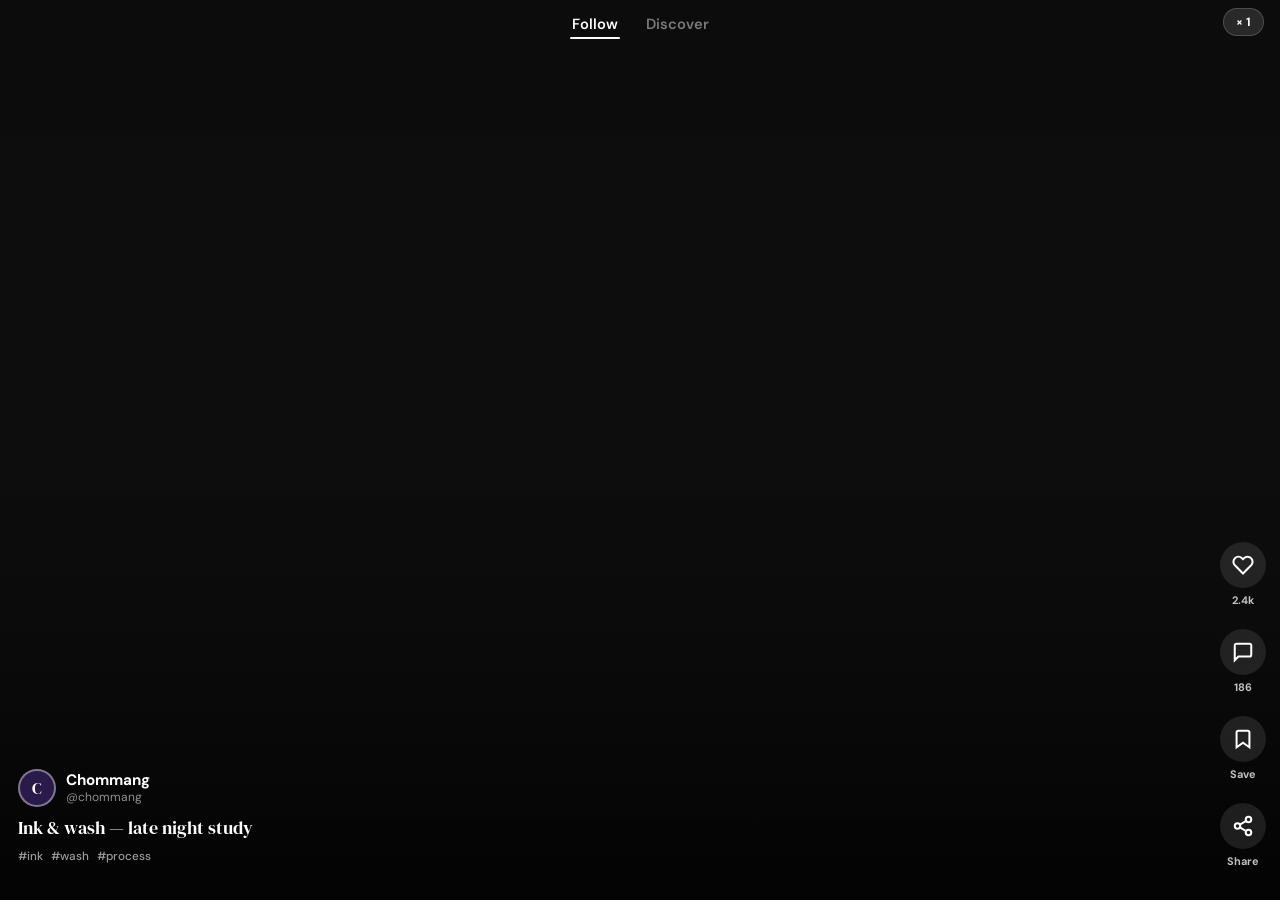
==== commit c5a6df61: "Add files via upload" ====
--- a/index.html
+++ b/index.html
@@ -7,7 +7,6 @@
   <meta name="apple-mobile-web-app-status-bar-style" content="black-translucent" />
   <meta name="apple-mobile-web-app-title" content="Art Gem" />
   <meta name="theme-color" content="#0D0D0D" />
-  <!-- PWA icons (add your own later) -->
   <link rel="apple-touch-icon" href="icon.png" />
   <title>Art Gem</title>
   <style>
@@ -18,22 +17,25 @@
       height: 100%;
       overflow: hidden;
       background: #0D0D0D;
-      /* Prevent any bounce / rubber-band on the shell itself */
       overscroll-behavior: none;
     }
 
-    /* ---- The track: 3 panels side by side ---- */
+    /*
+      3 panels side by side:
+      [0: menu/user]  [1: feed]  [2: artist profile]
+      Start centred on feed → translateX(-100vw)
+      Swipe RIGHT → panel 0 (menu)
+      Swipe LEFT  → panel 2 (artist profile)
+    */
     #track {
       display: flex;
-      width: 300vw;          /* 3 panels × 100vw */
+      width: 300vw;
       height: 100dvh;
-      /* Start centred on feed (panel index 1) */
       transform: translateX(-100vw);
       transition: transform 0.38s cubic-bezier(0.4, 0, 0.2, 1);
       will-change: transform;
     }
 
-    /* ---- Each panel is one full screen ---- */
     .panel {
       width: 100vw;
       height: 100dvh;
@@ -42,17 +44,14 @@
       overflow: hidden;
     }
 
-    /* ---- Each iframe fills its panel completely ---- */
     .panel iframe {
       width: 100%;
       height: 100%;
       border: none;
       display: block;
-      /* Critical for iOS iframe scroll */
-      overflow: hidden;
     }
 
-    /* ---- Loading state ---- */
+    /* Loading dots */
     .panel-loader {
       position: absolute;
       inset: 0;
@@ -60,25 +59,22 @@
       display: flex;
       align-items: center;
       justify-content: center;
+      gap: 6px;
       z-index: 10;
       transition: opacity 0.4s;
     }
-    .panel-loader.hidden {
-      opacity: 0;
-      pointer-events: none;
+    .panel-loader.hidden { opacity: 0; pointer-events: none; }
+    .loader-dot {
+      width: 7px; height: 7px;
+      border-radius: 50%;
+      background: rgba(255,255,255,0.25);
+      animation: ldPulse 1.2s ease infinite;
     }
-    .loader-dot {
-      width: 8px; height: 8px;
-      border-radius: 50%;
-      background: rgba(255,255,255,0.3);
-      animation: loaderPulse 1.2s ease infinite;
-    }
-    .loader-dot:nth-child(2) { animation-delay: 0.2s; margin: 0 6px; }
-    .loader-dot:nth-child(3) { animation-delay: 0.4s; }
-
-    @keyframes loaderPulse {
-      0%, 100% { opacity: 0.3; transform: scale(0.8); }
-      50%       { opacity: 1;   transform: scale(1.1); }
+    .loader-dot:nth-child(2) { animation-delay: 0.15s; }
+    .loader-dot:nth-child(3) { animation-delay: 0.30s; }
+    @keyframes ldPulse {
+      0%,100% { opacity:0.25; transform:scale(0.8); }
+      50%      { opacity:1;    transform:scale(1.1); }
     }
   </style>
 </head>
@@ -86,136 +82,103 @@
 
 <div id="track">
 
-  <!-- Panel 0: Menu (swipe right to reach) -->
-  <div class="panel" id="panel-menu">
+  <!-- Panel 0: User / Menu (swipe RIGHT to reach) -->
+  <div class="panel">
     <div class="panel-loader" id="loader-menu">
-      <div class="loader-dot"></div>
-      <div class="loader-dot"></div>
-      <div class="loader-dot"></div>
+      <div class="loader-dot"></div><div class="loader-dot"></div><div class="loader-dot"></div>
     </div>
-    <iframe
-      id="frame-menu"
-      src="menu.html"
-      scrolling="no"
-      onload="hideLoader('menu')"
-    ></iframe>
+    <iframe id="frame-menu" src="menu.html" onload="hideLoader('menu')"></iframe>
   </div>
 
-  <!-- Panel 1: Feed (default / centre) -->
-  <div class="panel" id="panel-feed">
+  <!-- Panel 1: Feed (default, centre) -->
+  <div class="panel">
     <div class="panel-loader" id="loader-feed">
-      <div class="loader-dot"></div>
-      <div class="loader-dot"></div>
-      <div class="loader-dot"></div>
+      <div class="loader-dot"></div><div class="loader-dot"></div><div class="loader-dot"></div>
     </div>
-    <iframe
-      id="frame-feed"
-      src="feed.html"
-      scrolling="no"
-      onload="hideLoader('feed')"
-    ></iframe>
+    <iframe id="frame-feed" src="feed.html" onload="hideLoader('feed')"></iframe>
   </div>
 
-  <!-- Panel 2: Profile (swipe left to reach) -->
-  <div class="panel" id="panel-profile">
+  <!-- Panel 2: Artist Profile (swipe LEFT to reach) -->
+  <div class="panel">
     <div class="panel-loader" id="loader-profile">
-      <div class="loader-dot"></div>
-      <div class="loader-dot"></div>
-      <div class="loader-dot"></div>
+      <div class="loader-dot"></div><div class="loader-dot"></div><div class="loader-dot"></div>
     </div>
-    <iframe
-      id="frame-profile"
-      src="profile.html"
-      scrolling="no"
-      onload="hideLoader('profile')"
-    ></iframe>
+    <iframe id="frame-profile" src="profile.html" onload="hideLoader('profile')"></iframe>
   </div>
 
-</div><!-- /track -->
+</div>
 
 <script>
-  // ---- Panel state ----
-  // 0 = menu, 1 = feed, 2 = profile
-  let currentPanel = 1;
-  const PANEL_COUNT = 3;
+  let currentPanel = 1; // start on feed
   const track = document.getElementById('track');
 
-  function goToPanel(index, animate = true) {
-    if (index < 0 || index >= PANEL_COUNT) return;
+  function goToPanel(index, animate) {
+    if (animate === undefined) animate = true;
+    if (index < 0 || index > 2) return;
     currentPanel = index;
     track.style.transition = animate
-      ? 'transform 0.38s cubic-bezier(0.4, 0, 0.2, 1)'
+      ? 'transform 0.38s cubic-bezier(0.4,0,0.2,1)'
       : 'none';
     track.style.transform = `translateX(${-index * 100}vw)`;
   }
 
-  // Expose to iframes so they can trigger navigation
+  // Expose so iframes can call: window.parent.goToPanel(0)
   window.goToPanel = goToPanel;
   window.getCurrentPanel = () => currentPanel;
 
-  // ---- Hide loader when iframe loads ----
   function hideLoader(name) {
     const el = document.getElementById('loader-' + name);
     if (el) el.classList.add('hidden');
   }
 
-  // ---- Touch / swipe handling on the shell ----
-  let touchStartX = 0;
-  let touchStartY = 0;
-  let touchStartTime = 0;
-  let isDragging = false;
-  let dragStartPanel = 1;
+  // ---- Touch handling on the shell ----
+  // The feed iframe handles its own vertical scroll and sends
+  // horizontal swipe signals up via postMessage.
+  // We also handle direct touches on menu/profile panels here.
 
+  let tx = 0, ty = 0, dragging = false, dragFrom = 1;
+
+  // Listen for messages from feed iframe
+  window.addEventListener('message', e => {
+    if (e.data === 'swipe-left')  goToPanel(currentPanel + 1);
+    if (e.data === 'swipe-right') goToPanel(currentPanel - 1);
+  });
+
+  // Direct touch on non-feed panels (menu, profile) for swiping back
   document.addEventListener('touchstart', e => {
-    touchStartX    = e.touches[0].clientX;
-    touchStartY    = e.touches[0].clientY;
-    touchStartTime = Date.now();
-    isDragging     = false;
-    dragStartPanel = currentPanel;
+    // Only handle touches on the track itself (not inside iframes)
+    tx = e.touches[0].clientX;
+    ty = e.touches[0].clientY;
+    dragging = false;
+    dragFrom = currentPanel;
   }, { passive: true });
 
   document.addEventListener('touchmove', e => {
-    const dx = e.touches[0].clientX - touchStartX;
-    const dy = Math.abs(e.touches[0].clientY - touchStartY);
-
-    // Only hijack clearly horizontal swipes
-    if (!isDragging && Math.abs(dx) > 8 && Math.abs(dx) > dy * 1.5) {
-      isDragging = true;
+    const dx = e.touches[0].clientX - tx;
+    const dy = Math.abs(e.touches[0].clientY - ty);
+    if (!dragging && Math.abs(dx) > 10 && Math.abs(dx) > dy * 1.2) {
+      dragging = true;
     }
-
-    if (isDragging) {
-      // Live drag: move track with finger
-      const offset = -(dragStartPanel * window.innerWidth) + dx;
+    if (dragging) {
+      const offset = -(dragFrom * window.innerWidth) + dx;
       track.style.transition = 'none';
-      track.style.transform  = `translateX(${offset}px)`;
+      track.style.transform = `translateX(${offset}px)`;
     }
   }, { passive: true });
 
   document.addEventListener('touchend', e => {
-    if (!isDragging) return;
+    if (!dragging) return;
+    const dx = e.changedTouches[0].clientX - tx;
+    const t  = Date.now();
+    const isFlick = Math.abs(dx) > 40;
+    const isDrag  = Math.abs(dx) > window.innerWidth * 0.3;
 
-    const dx       = e.changedTouches[0].clientX - touchStartX;
-    const duration = Date.now() - touchStartTime;
-    const isFlick  = duration < 300 && Math.abs(dx) > 40;
-    const isDrag   = Math.abs(dx) > window.innerWidth * 0.3;
+    if ((isFlick || isDrag) && dx < 0 && dragFrom < 2) goToPanel(dragFrom + 1);
+    else if ((isFlick || isDrag) && dx > 0 && dragFrom > 0) goToPanel(dragFrom - 1);
+    else goToPanel(dragFrom);
 
-    if ((isFlick || isDrag) && dx < 0 && dragStartPanel < PANEL_COUNT - 1) {
-      // Swipe left → next panel (profile)
-      goToPanel(dragStartPanel + 1);
-    } else if ((isFlick || isDrag) && dx > 0 && dragStartPanel > 0) {
-      // Swipe right → prev panel (menu)
-      goToPanel(dragStartPanel - 1);
-    } else {
-      // Snap back
-      goToPanel(dragStartPanel);
-    }
-
-    isDragging = false;
+    dragging = false;
   }, { passive: true });
-
-  // ---- Allow iframes to call navigation ----
-  // Usage from inside an iframe: window.parent.goToPanel(0)
-  // panel 0 = menu, 1 = feed, 2 = profile
 </script>
 
 </body>
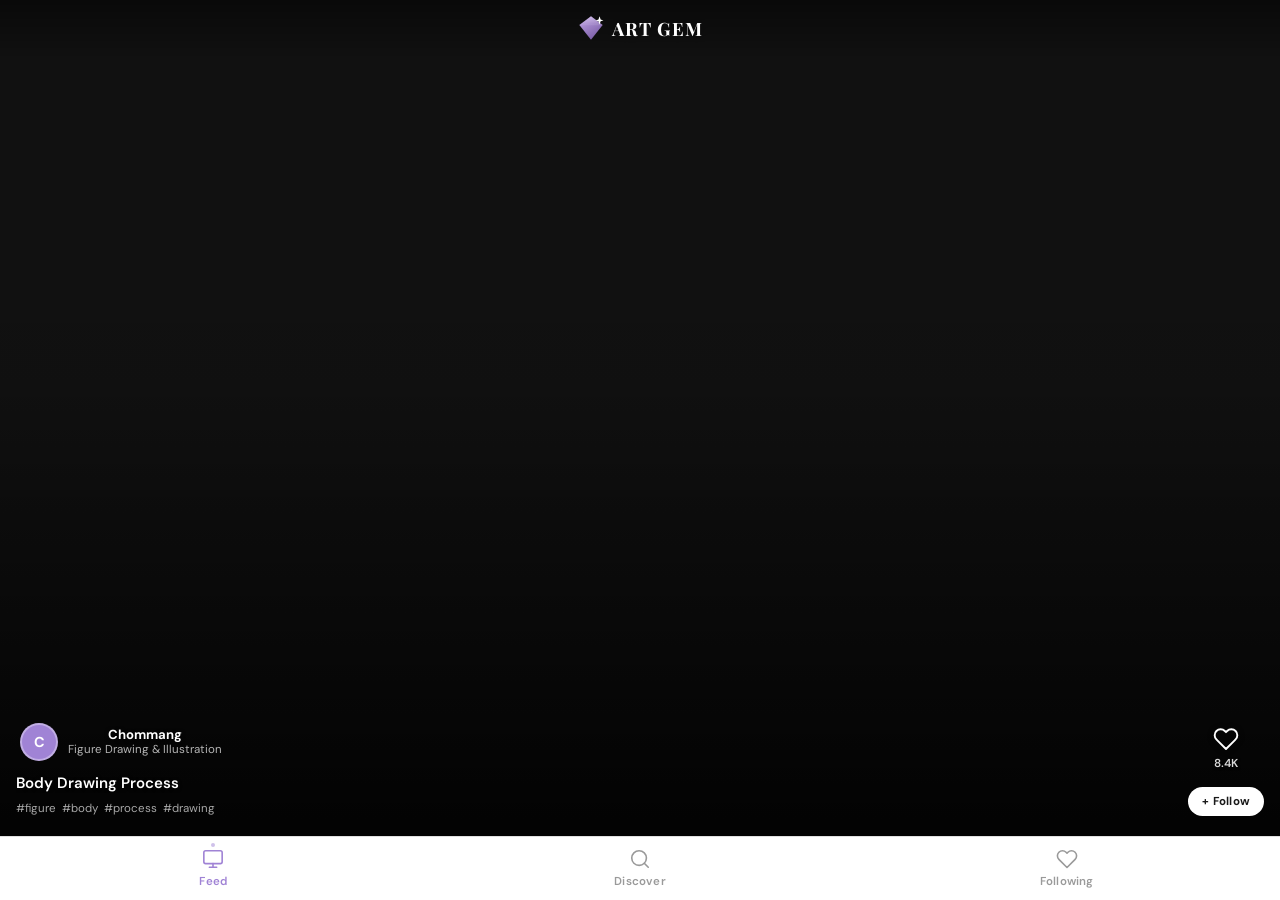
==== commit 740ebfa2: "Add files via upload" ====
--- a/index.html
+++ b/index.html
@@ -3,183 +3,111 @@
 <head>
   <meta charset="UTF-8" />
   <meta name="viewport" content="width=device-width, initial-scale=1.0, viewport-fit=cover" />
+
+  <!-- PWA / iOS home screen -->
   <meta name="apple-mobile-web-app-capable" content="yes" />
-  <meta name="apple-mobile-web-app-status-bar-style" content="black-translucent" />
-  <meta name="apple-mobile-web-app-title" content="Art Gem" />
-  <meta name="theme-color" content="#0D0D0D" />
-  <link rel="apple-touch-icon" href="icon.png" />
-  <title>Art Gem</title>
+  <meta name="apple-mobile-web-app-status-bar-style" content="default" />
+  <meta name="apple-mobile-web-app-title" content="ART GEM" />
+  <meta name="mobile-web-app-capable" content="yes" />
+  <meta name="theme-color" content="#A083D5" />
+  <link rel="manifest" href="manifest.json" />
+  <link rel="apple-touch-icon" href="assets/icons/icon-180.svg" />
+
+  <!-- SEO -->
+  <title>ART GEM — Discover Artists & Creative Process</title>
+  <meta name="description" content="A free, ad-free creative world where you can discover and watch artists create, learn from their process, and support them." />
+
+  <!-- Preconnect fonts -->
+  <link rel="preconnect" href="https://fonts.googleapis.com" />
+  <link rel="preconnect" href="https://fonts.gstatic.com" crossorigin />
+
+  <!-- CSS — load order matters -->
+  <link rel="stylesheet" href="css/base.css" />
+  <link rel="stylesheet" href="css/layout.css" />
+  <link rel="stylesheet" href="css/feed.css" />
+  <link rel="stylesheet" href="css/profile.css" />
+  <link rel="stylesheet" href="css/search.css" />
+  <link rel="stylesheet" href="css/following.css" />
+
+  <!-- Inline critical: prevent FOUC on feed dark bg -->
   <style>
-    *, *::before, *::after { box-sizing: border-box; margin: 0; padding: 0; }
-
-    html, body {
-      width: 100%;
-      height: 100%;
-      overflow: hidden;
-      background: #0D0D0D;
-      overscroll-behavior: none;
-    }
-
-    /*
-      3 panels side by side:
-      [0: menu/user]  [1: feed]  [2: artist profile]
-      Start centred on feed → translateX(-100vw)
-      Swipe RIGHT → panel 0 (menu)
-      Swipe LEFT  → panel 2 (artist profile)
-    */
-    #track {
-      display: flex;
-      width: 300vw;
-      height: 100dvh;
-      transform: translateX(-100vw);
-      transition: transform 0.38s cubic-bezier(0.4, 0, 0.2, 1);
-      will-change: transform;
-    }
-
-    .panel {
-      width: 100vw;
-      height: 100dvh;
-      flex-shrink: 0;
-      position: relative;
-      overflow: hidden;
-    }
-
-    .panel iframe {
-      width: 100%;
-      height: 100%;
-      border: none;
-      display: block;
-    }
-
-    /* Loading dots */
-    .panel-loader {
-      position: absolute;
-      inset: 0;
-      background: #0D0D0D;
-      display: flex;
-      align-items: center;
-      justify-content: center;
-      gap: 6px;
-      z-index: 10;
-      transition: opacity 0.4s;
-    }
-    .panel-loader.hidden { opacity: 0; pointer-events: none; }
-    .loader-dot {
-      width: 7px; height: 7px;
-      border-radius: 50%;
-      background: rgba(255,255,255,0.25);
-      animation: ldPulse 1.2s ease infinite;
-    }
-    .loader-dot:nth-child(2) { animation-delay: 0.15s; }
-    .loader-dot:nth-child(3) { animation-delay: 0.30s; }
-    @keyframes ldPulse {
-      0%,100% { opacity:0.25; transform:scale(0.8); }
-      50%      { opacity:1;    transform:scale(1.1); }
-    }
+    body { background: #fff; }
+    #page-feed { background: #0A0A0A; }
   </style>
 </head>
+
 <body>
+  <div id="app">
 
-<div id="track">
+    <!-- ── Page Container ── -->
+    <div id="page-container">
 
-  <!-- Panel 0: User / Menu (swipe RIGHT to reach) -->
-  <div class="panel">
-    <div class="panel-loader" id="loader-menu">
-      <div class="loader-dot"></div><div class="loader-dot"></div><div class="loader-dot"></div>
-    </div>
-    <iframe id="frame-menu" src="menu.html" onload="hideLoader('menu')"></iframe>
-  </div>
+      <!-- Feed -->
+      <div id="page-feed" class="page"></div>
 
-  <!-- Panel 1: Feed (default, centre) -->
-  <div class="panel">
-    <div class="panel-loader" id="loader-feed">
-      <div class="loader-dot"></div><div class="loader-dot"></div><div class="loader-dot"></div>
-    </div>
-    <iframe id="frame-feed" src="feed.html" onload="hideLoader('feed')"></iframe>
-  </div>
+      <!-- Search / Discover -->
+      <div id="page-search" class="page"></div>
 
-  <!-- Panel 2: Artist Profile (swipe LEFT to reach) -->
-  <div class="panel">
-    <div class="panel-loader" id="loader-profile">
-      <div class="loader-dot"></div><div class="loader-dot"></div><div class="loader-dot"></div>
-    </div>
-    <iframe id="frame-profile" src="profile.html" onload="hideLoader('profile')"></iframe>
-  </div>
+      <!-- Following -->
+      <div id="page-following" class="page"></div>
 
-</div>
+      <!-- Artist Profile (rendered dynamically) -->
+      <div id="page-profile" class="page"></div>
 
-<script>
-  let currentPanel = 1; // start on feed
-  const track = document.getElementById('track');
+    </div><!-- /page-container -->
 
-  function goToPanel(index, animate) {
-    if (animate === undefined) animate = true;
-    if (index < 0 || index > 2) return;
-    currentPanel = index;
-    track.style.transition = animate
-      ? 'transform 0.38s cubic-bezier(0.4,0,0.2,1)'
-      : 'none';
-    track.style.transform = `translateX(${-index * 100}vw)`;
-  }
+    <!-- ── Bottom Navigation ── -->
+    <nav id="bottom-nav" role="navigation" aria-label="Main navigation">
 
-  // Expose so iframes can call: window.parent.goToPanel(0)
-  window.goToPanel = goToPanel;
-  window.getCurrentPanel = () => currentPanel;
+      <button class="nav-btn active" data-page="feed" aria-label="Feed">
+        <!-- Play/feed icon -->
+        <svg viewBox="0 0 24 24" aria-hidden="true">
+          <rect x="2" y="3" width="20" height="14" rx="2"/>
+          <line x1="8" y1="21" x2="16" y2="21"/>
+          <line x1="12" y1="17" x2="12" y2="21"/>
+        </svg>
+        <span>Feed</span>
+      </button>
 
-  function hideLoader(name) {
-    const el = document.getElementById('loader-' + name);
-    if (el) el.classList.add('hidden');
-  }
+      <button class="nav-btn" data-page="search" aria-label="Discover">
+        <!-- Search/compass icon -->
+        <svg viewBox="0 0 24 24" aria-hidden="true">
+          <circle cx="11" cy="11" r="8"/>
+          <line x1="21" y1="21" x2="16.65" y2="16.65"/>
+        </svg>
+        <span>Discover</span>
+      </button>
 
-  // ---- Touch handling on the shell ----
-  // The feed iframe handles its own vertical scroll and sends
-  // horizontal swipe signals up via postMessage.
-  // We also handle direct touches on menu/profile panels here.
+      <button class="nav-btn" data-page="following" aria-label="Following">
+        <!-- Heart icon -->
+        <svg viewBox="0 0 24 24" aria-hidden="true">
+          <path d="M20.84 4.61a5.5 5.5 0 0 0-7.78 0L12 5.67l-1.06-1.06a5.5 5.5 0 0 0-7.78 7.78l1.06 1.06L12 21.23l7.78-7.78 1.06-1.06a5.5 5.5 0 0 0 0-7.78z"/>
+        </svg>
+        <span>Following</span>
+      </button>
 
-  let tx = 0, ty = 0, dragging = false, dragFrom = 1;
+    </nav><!-- /bottom-nav -->
 
-  // Listen for messages from feed iframe
-  window.addEventListener('message', e => {
-    if (e.data === 'swipe-left')  goToPanel(currentPanel + 1);
-    if (e.data === 'swipe-right') goToPanel(currentPanel - 1);
-  });
+  </div><!-- /app -->
 
-  // Direct touch on non-feed panels (menu, profile) for swiping back
-  document.addEventListener('touchstart', e => {
-    // Only handle touches on the track itself (not inside iframes)
-    tx = e.touches[0].clientX;
-    ty = e.touches[0].clientY;
-    dragging = false;
-    dragFrom = currentPanel;
-  }, { passive: true });
+  <!-- ── Scripts — order is important ── -->
+  <script src="js/data.js"></script>
+  <script src="js/state.js"></script>
+  <script src="js/router.js"></script>
+  <script src="js/feed.js"></script>
+  <script src="js/profile.js"></script>
+  <script src="js/search.js"></script>
+  <script src="js/following.js"></script>
+  <script src="js/app.js"></script>
 
-  document.addEventListener('touchmove', e => {
-    const dx = e.touches[0].clientX - tx;
-    const dy = Math.abs(e.touches[0].clientY - ty);
-    if (!dragging && Math.abs(dx) > 10 && Math.abs(dx) > dy * 1.2) {
-      dragging = true;
+  <!-- ── Service Worker registration ── -->
+  <script>
+    if ('serviceWorker' in navigator) {
+      window.addEventListener('load', () => {
+        navigator.serviceWorker.register('sw.js').catch(() => {});
+      });
     }
-    if (dragging) {
-      const offset = -(dragFrom * window.innerWidth) + dx;
-      track.style.transition = 'none';
-      track.style.transform = `translateX(${offset}px)`;
-    }
-  }, { passive: true });
-
-  document.addEventListener('touchend', e => {
-    if (!dragging) return;
-    const dx = e.changedTouches[0].clientX - tx;
-    const t  = Date.now();
-    const isFlick = Math.abs(dx) > 40;
-    const isDrag  = Math.abs(dx) > window.innerWidth * 0.3;
-
-    if ((isFlick || isDrag) && dx < 0 && dragFrom < 2) goToPanel(dragFrom + 1);
-    else if ((isFlick || isDrag) && dx > 0 && dragFrom > 0) goToPanel(dragFrom - 1);
-    else goToPanel(dragFrom);
-
-    dragging = false;
-  }, { passive: true });
-</script>
+  </script>
 
 </body>
 </html>
--- a/css/base.css
+++ b/css/base.css
@@ -0,0 +1,299 @@
+/* ============================================================
+   ART GEM — Design System (base.css)
+   Design tokens, reset, typography, and shared utilities.
+   ============================================================ */
+
+/* ── Google Fonts ──────────────────────────────────────────── */
+@import url('https://fonts.googleapis.com/css2?family=DM+Sans:opsz,wght@9..40,300;9..40,400;9..40,500;9..40,600;9..40,700&family=Playfair+Display:wght@700&display=swap');
+
+/* ── Design Tokens ─────────────────────────────────────────── */
+:root {
+  /* Brand palette */
+  --purple-900: #2D1F4E;
+  --purple-700: #5B3F8A;
+  --purple-600: #7B5EA7;
+  --purple-500: #A083D5;
+  --purple-400: #B19CD8;
+  --purple-200: #D9CEFF;
+  --purple-100: #EDE7F6;
+  --purple-50:  #F5F2FF;
+
+  --yellow-600: #D4A800;
+  --yellow-500: #EFCF20;
+  --yellow-400: #F4E064;
+  --yellow-200: #F8F3A6;
+  --yellow-100: #FDFAE0;
+
+  /* Neutrals */
+  --black:      #1A1A1A;
+  --gray-800:   #2D2D2D;
+  --gray-700:   #3F3F3F;
+  --gray-500:   #6B6B6B;
+  --gray-400:   #9A9A9A;
+  --gray-300:   #C4C4C4;
+  --gray-200:   #E0E0E0;
+  --gray-100:   #F2F2F2;
+  --white:      #FFFFFF;
+
+  /* Semantic */
+  --color-primary:    var(--purple-500);
+  --color-primary-dk: var(--purple-600);
+  --color-accent:     var(--yellow-500);
+  --color-text:       var(--black);
+  --color-text-2:     var(--gray-500);
+  --color-text-3:     var(--gray-400);
+  --color-surface:    var(--white);
+  --color-surface-2:  var(--purple-50);
+  --color-surface-3:  var(--purple-100);
+  --color-border:     var(--gray-200);
+  --color-border-2:   var(--purple-200);
+
+  /* Typography */
+  --font-body:    'DM Sans', system-ui, -apple-system, sans-serif;
+  --font-display: 'Playfair Display', Georgia, serif;
+
+  --text-xs:   0.72rem;  /* 11.5px */
+  --text-sm:   0.82rem;  /* 13px   */
+  --text-base: 0.94rem;  /* 15px   */
+  --text-md:   1.06rem;  /* 17px   */
+  --text-lg:   1.2rem;   /* 19px   */
+  --text-xl:   1.4rem;   /* 22px   */
+  --text-2xl:  1.7rem;   /* 27px   */
+  --text-3xl:  2.1rem;   /* 33px   */
+
+  /* Spacing */
+  --space-1:  4px;
+  --space-2:  8px;
+  --space-3:  12px;
+  --space-4:  16px;
+  --space-5:  20px;
+  --space-6:  24px;
+  --space-8:  32px;
+  --space-10: 40px;
+  --space-12: 48px;
+
+  /* Border radius */
+  --radius-sm:   6px;
+  --radius-md:   10px;
+  --radius-lg:   14px;
+  --radius-xl:   20px;
+  --radius-2xl:  28px;
+  --radius-full: 9999px;
+
+  /* Shadows */
+  --shadow-xs: 0 1px 2px rgba(0,0,0,0.06);
+  --shadow-sm: 0 1px 4px rgba(0,0,0,0.08), 0 0 0 1px rgba(0,0,0,0.03);
+  --shadow-md: 0 4px 16px rgba(0,0,0,0.10);
+  --shadow-lg: 0 8px 32px rgba(0,0,0,0.13);
+  --shadow-xl: 0 16px 48px rgba(0,0,0,0.16);
+
+  /* Motion */
+  --ease:      cubic-bezier(0.22, 0.68, 0, 1.2);
+  --ease-out:  cubic-bezier(0.16, 1, 0.3, 1);
+  --duration:  200ms;
+
+  /* Layout */
+  --nav-height:   64px;
+  --header-height: 56px;
+  --safe-top:    env(safe-area-inset-top, 0px);
+  --safe-bottom: env(safe-area-inset-bottom, 0px);
+  --safe-left:   env(safe-area-inset-left, 0px);
+  --safe-right:  env(safe-area-inset-right, 0px);
+}
+
+/* ── Reset ─────────────────────────────────────────────────── */
+*, *::before, *::after {
+  box-sizing: border-box;
+  margin: 0;
+  padding: 0;
+  -webkit-tap-highlight-color: transparent;
+}
+
+html {
+  font-size: 16px;
+  height: 100%;
+  overscroll-behavior: none;
+}
+
+body {
+  font-family: var(--font-body);
+  font-size: var(--text-base);
+  color: var(--color-text);
+  background: var(--color-surface);
+  height: 100%;
+  overflow: hidden;
+  -webkit-font-smoothing: antialiased;
+  -moz-osx-font-smoothing: grayscale;
+}
+
+img, video {
+  display: block;
+  max-width: 100%;
+}
+
+button, input {
+  font-family: inherit;
+  font-size: inherit;
+  background: none;
+  border: none;
+  outline: none;
+  cursor: pointer;
+}
+
+a {
+  color: inherit;
+  text-decoration: none;
+}
+
+/* ── Typography ────────────────────────────────────────────── */
+.text-display {
+  font-family: var(--font-display);
+  font-size: var(--text-2xl);
+  line-height: 1.15;
+  letter-spacing: -0.01em;
+}
+
+.text-title   { font-size: var(--text-xl); font-weight: 700; line-height: 1.2; }
+.text-heading { font-size: var(--text-lg); font-weight: 600; line-height: 1.3; }
+.text-body    { font-size: var(--text-base); line-height: 1.55; }
+.text-sm      { font-size: var(--text-sm); line-height: 1.4; }
+.text-xs      { font-size: var(--text-xs); line-height: 1.35; }
+
+.text-muted   { color: var(--color-text-2); }
+.text-subtle  { color: var(--color-text-3); }
+.text-purple  { color: var(--color-primary); }
+.text-yellow  { color: var(--yellow-600); }
+
+.font-medium  { font-weight: 500; }
+.font-semibold { font-weight: 600; }
+.font-bold    { font-weight: 700; }
+
+/* ── Shared Buttons ────────────────────────────────────────── */
+.btn {
+  display: inline-flex;
+  align-items: center;
+  justify-content: center;
+  gap: var(--space-2);
+  padding: 10px var(--space-5);
+  border-radius: var(--radius-full);
+  font-weight: 600;
+  font-size: var(--text-sm);
+  transition: opacity var(--duration), transform var(--duration);
+  white-space: nowrap;
+  cursor: pointer;
+}
+
+.btn:active { transform: scale(0.96); opacity: 0.85; }
+
+.btn-primary {
+  background: var(--color-primary);
+  color: var(--white);
+}
+.btn-primary:hover { background: var(--color-primary-dk); }
+
+.btn-accent {
+  background: var(--color-accent);
+  color: var(--black);
+}
+.btn-accent:hover { background: var(--yellow-400); }
+
+.btn-outline {
+  background: transparent;
+  color: var(--color-primary);
+  border: 1.5px solid var(--color-primary);
+}
+.btn-outline:hover { background: var(--purple-50); }
+
+.btn-ghost {
+  background: transparent;
+  color: var(--color-text-2);
+}
+.btn-ghost:hover { background: var(--gray-100); }
+
+.btn-sm {
+  padding: 6px 14px;
+  font-size: var(--text-xs);
+}
+
+.btn-lg {
+  padding: 14px var(--space-8);
+  font-size: var(--text-md);
+}
+
+/* ── Tag Chip ──────────────────────────────────────────────── */
+.tag {
+  display: inline-flex;
+  align-items: center;
+  padding: 3px 10px;
+  border-radius: var(--radius-full);
+  font-size: var(--text-xs);
+  font-weight: 500;
+  background: var(--purple-100);
+  color: var(--purple-700);
+}
+
+/* ── Avatar ────────────────────────────────────────────────── */
+.avatar {
+  display: flex;
+  align-items: center;
+  justify-content: center;
+  border-radius: var(--radius-full);
+  font-weight: 700;
+  color: var(--white);
+  flex-shrink: 0;
+  user-select: none;
+}
+
+.avatar-sm  { width: 32px;  height: 32px;  font-size: var(--text-sm);  }
+.avatar-md  { width: 44px;  height: 44px;  font-size: var(--text-md);  }
+.avatar-lg  { width: 64px;  height: 64px;  font-size: var(--text-xl);  }
+.avatar-xl  { width: 80px;  height: 80px;  font-size: var(--text-2xl); }
+
+/* ── Divider ───────────────────────────────────────────────── */
+.divider {
+  height: 1px;
+  background: var(--color-border);
+  margin: var(--space-4) 0;
+}
+
+/* ── Section Label ─────────────────────────────────────────── */
+.section-label {
+  font-size: var(--text-xs);
+  font-weight: 700;
+  text-transform: uppercase;
+  letter-spacing: 0.1em;
+  color: var(--color-text-3);
+  margin-bottom: var(--space-3);
+}
+
+/* ── Scrollbar hide ────────────────────────────────────────── */
+.no-scroll::-webkit-scrollbar { display: none; }
+.no-scroll { -ms-overflow-style: none; scrollbar-width: none; }
+
+/* ── Skeleton loader ───────────────────────────────────────── */
+@keyframes shimmer {
+  0%   { background-position: -400px 0; }
+  100% { background-position: 400px 0; }
+}
+.skeleton {
+  background: linear-gradient(90deg, var(--gray-100) 25%, var(--gray-200) 50%, var(--gray-100) 75%);
+  background-size: 800px 100%;
+  animation: shimmer 1.4s infinite;
+  border-radius: var(--radius-sm);
+}
+
+/* ── Heart animation ───────────────────────────────────────── */
+@keyframes heartPop {
+  0%   { transform: scale(1);   }
+  40%  { transform: scale(1.35);}
+  70%  { transform: scale(0.9); }
+  100% { transform: scale(1);   }
+}
+.heart-pop { animation: heartPop 0.4s var(--ease); }
+
+/* ── Page fade-in ──────────────────────────────────────────── */
+@keyframes pageIn {
+  from { opacity: 0; transform: translateY(6px); }
+  to   { opacity: 1; transform: translateY(0);   }
+}
+.page-enter { animation: pageIn 0.25s var(--ease-out) forwards; }
--- a/css/layout.css
+++ b/css/layout.css
@@ -0,0 +1,280 @@
+/* ============================================================
+   ART GEM — App Layout (layout.css)
+   Shell, bottom nav, page container, and header.
+   ============================================================ */
+
+/* ── App Shell ─────────────────────────────────────────────── */
+#app {
+  display: flex;
+  flex-direction: column;
+  width: 100%;
+  height: 100dvh;
+  overflow: hidden;
+  background: var(--color-surface);
+}
+
+/* ── Page Container ────────────────────────────────────────── */
+#page-container {
+  flex: 1;
+  overflow: hidden;
+  position: relative;
+}
+
+/* Individual pages */
+.page {
+  position: absolute;
+  inset: 0;
+  display: none;
+  flex-direction: column;
+  overflow: hidden;
+}
+
+.page.active {
+  display: flex;
+}
+
+/* ── Page Header (non-feed pages) ──────────────────────────── */
+.page-header {
+  display: flex;
+  align-items: center;
+  gap: var(--space-3);
+  padding: 0 var(--space-4);
+  height: var(--header-height);
+  padding-top: var(--safe-top);
+  background: var(--color-surface);
+  border-bottom: 1px solid var(--color-border);
+  flex-shrink: 0;
+  position: relative;
+  z-index: 10;
+}
+
+.page-header-title {
+  font-size: var(--text-lg);
+  font-weight: 700;
+  color: var(--color-text);
+  flex: 1;
+}
+
+.page-header-logo {
+  display: flex;
+  align-items: center;
+  gap: 8px;
+  text-decoration: none;
+}
+
+.logo-wordmark {
+  font-family: var(--font-display);
+  font-size: 1.25rem;
+  font-weight: 700;
+  color: var(--color-primary);
+  letter-spacing: 0.02em;
+}
+
+/* ── Back Button ───────────────────────────────────────────── */
+.btn-back {
+  display: flex;
+  align-items: center;
+  justify-content: center;
+  width: 38px;
+  height: 38px;
+  border-radius: var(--radius-full);
+  background: var(--color-surface-2);
+  color: var(--color-text);
+  flex-shrink: 0;
+  transition: background var(--duration);
+}
+
+.btn-back:hover  { background: var(--purple-100); }
+.btn-back:active { transform: scale(0.94); }
+
+.btn-back svg {
+  width: 18px;
+  height: 18px;
+}
+
+/* ── Bottom Navigation ─────────────────────────────────────── */
+#bottom-nav {
+  display: flex;
+  align-items: stretch;
+  height: calc(var(--nav-height) + var(--safe-bottom));
+  padding-bottom: var(--safe-bottom);
+  background: var(--white);
+  border-top: 1px solid var(--color-border);
+  flex-shrink: 0;
+  position: relative;
+  z-index: 100;
+}
+
+.nav-btn {
+  flex: 1;
+  display: flex;
+  flex-direction: column;
+  align-items: center;
+  justify-content: center;
+  gap: 4px;
+  padding: 8px 4px;
+  color: var(--gray-400);
+  transition: color var(--duration);
+  position: relative;
+}
+
+.nav-btn span {
+  font-size: var(--text-xs);
+  font-weight: 600;
+  letter-spacing: 0.02em;
+}
+
+.nav-btn svg {
+  width: 22px;
+  height: 22px;
+  stroke: currentColor;
+  fill: none;
+  stroke-width: 1.75;
+  stroke-linecap: round;
+  stroke-linejoin: round;
+  transition: stroke var(--duration);
+}
+
+.nav-btn.active {
+  color: var(--color-primary);
+}
+
+.nav-btn.active svg {
+  stroke: var(--color-primary);
+}
+
+/* Active indicator dot */
+.nav-btn.active::before {
+  content: '';
+  position: absolute;
+  top: 6px;
+  width: 4px;
+  height: 4px;
+  border-radius: var(--radius-full);
+  background: var(--color-primary);
+  opacity: 0.5;
+}
+
+.nav-btn:active { opacity: 0.7; }
+
+/* ── Scrollable page body ──────────────────────────────────── */
+.page-body {
+  flex: 1;
+  overflow-y: auto;
+  -webkit-overflow-scrolling: touch;
+  overscroll-behavior: contain;
+}
+
+.page-body.no-scroll::-webkit-scrollbar { display: none; }
+.page-body { scrollbar-width: none; }
+
+/* ── Content padding ───────────────────────────────────────── */
+.content-pad {
+  padding: var(--space-4);
+}
+
+/* ── Empty state ───────────────────────────────────────────── */
+.empty-state {
+  display: flex;
+  flex-direction: column;
+  align-items: center;
+  justify-content: center;
+  text-align: center;
+  padding: var(--space-12) var(--space-8);
+  gap: var(--space-4);
+}
+
+.empty-state-icon {
+  font-size: 3rem;
+  line-height: 1;
+  opacity: 0.5;
+}
+
+.empty-state-title {
+  font-size: var(--text-lg);
+  font-weight: 700;
+  color: var(--color-text);
+}
+
+.empty-state-desc {
+  font-size: var(--text-sm);
+  color: var(--color-text-2);
+  max-width: 260px;
+  line-height: 1.55;
+}
+
+/* ── Follow button shared styles ───────────────────────────── */
+.follow-btn {
+  min-width: 88px;
+  padding: 8px 18px;
+  border-radius: var(--radius-full);
+  font-size: var(--text-sm);
+  font-weight: 600;
+  transition: all var(--duration);
+}
+
+.follow-btn.following {
+  background: transparent;
+  color: var(--color-primary);
+  border: 1.5px solid var(--color-primary);
+}
+
+.follow-btn.not-following {
+  background: var(--color-primary);
+  color: var(--white);
+  border: 1.5px solid transparent;
+}
+
+.follow-btn:active { transform: scale(0.95); }
+
+/* ── Modal overlay ─────────────────────────────────────────── */
+.modal-overlay {
+  position: fixed;
+  inset: 0;
+  background: rgba(0, 0, 0, 0.75);
+  display: flex;
+  align-items: center;
+  justify-content: center;
+  z-index: 1000;
+  padding: var(--space-4);
+  animation: fadeIn 0.2s ease;
+}
+
+.modal-overlay.closing {
+  animation: fadeOut 0.2s ease forwards;
+}
+
+@keyframes fadeIn  { from { opacity: 0; } to { opacity: 1; } }
+@keyframes fadeOut { from { opacity: 1; } to { opacity: 0; } }
+
+.modal-video {
+  width: 100%;
+  max-width: 380px;
+  border-radius: var(--radius-xl);
+  overflow: hidden;
+  background: #000;
+  position: relative;
+}
+
+.modal-video video,
+.modal-video iframe {
+  width: 100%;
+  aspect-ratio: 9 / 16;
+  display: block;
+}
+
+.modal-close {
+  position: absolute;
+  top: var(--space-3);
+  right: var(--space-3);
+  width: 34px;
+  height: 34px;
+  border-radius: var(--radius-full);
+  background: rgba(0, 0, 0, 0.5);
+  color: var(--white);
+  display: flex;
+  align-items: center;
+  justify-content: center;
+  font-size: 1.1rem;
+  z-index: 10;
+}
--- a/css/feed.css
+++ b/css/feed.css
@@ -0,0 +1,325 @@
+/* ============================================================
+   ART GEM — Feed Styles (feed.css)
+   Full-screen vertical video feed.
+   ============================================================ */
+
+/* ── Feed container ────────────────────────────────────────── */
+#page-feed {
+  background: #0A0A0A;
+}
+
+.feed {
+  flex: 1;
+  overflow-y: scroll;
+  scroll-snap-type: y mandatory;
+  -webkit-overflow-scrolling: touch;
+  overscroll-behavior: contain;
+  scrollbar-width: none;
+}
+
+.feed::-webkit-scrollbar { display: none; }
+
+/* ── Feed Header (logo overlay) ────────────────────────────── */
+.feed-header {
+  position: absolute;
+  top: 0;
+  left: 0;
+  right: 0;
+  z-index: 50;
+  display: flex;
+  align-items: center;
+  justify-content: center;
+  padding: calc(var(--safe-top) + 14px) var(--space-4) 14px;
+  background: linear-gradient(to bottom, rgba(0,0,0,0.45) 0%, transparent 100%);
+  pointer-events: none;
+}
+
+.feed-logo {
+  display: flex;
+  align-items: center;
+  gap: 7px;
+  pointer-events: auto;
+}
+
+.feed-logo-text {
+  font-family: var(--font-display);
+  font-size: 1.15rem;
+  font-weight: 700;
+  color: #fff;
+  letter-spacing: 0.05em;
+  text-shadow: 0 1px 8px rgba(0,0,0,0.4);
+}
+
+/* ── Feed Card ─────────────────────────────────────────────── */
+.feed-card {
+  position: relative;
+  width: 100%;
+  height: 100%;
+  flex-shrink: 0;
+  scroll-snap-align: start;
+  overflow: hidden;
+  background: #111;
+}
+
+/* ── Video element ─────────────────────────────────────────── */
+.feed-video {
+  position: absolute;
+  inset: 0;
+  width: 100%;
+  height: 100%;
+  object-fit: cover;
+  display: block;
+}
+
+/* ── YouTube thumbnail card ────────────────────────────────── */
+.feed-yt-bg {
+  position: absolute;
+  inset: 0;
+  background-size: cover;
+  background-position: center;
+  filter: brightness(0.75);
+}
+
+.feed-yt-center {
+  position: absolute;
+  inset: 0;
+  display: flex;
+  flex-direction: column;
+  align-items: center;
+  justify-content: center;
+  gap: var(--space-3);
+}
+
+.feed-yt-play-btn {
+  width: 68px;
+  height: 68px;
+  border-radius: var(--radius-full);
+  background: rgba(255,255,255,0.95);
+  display: flex;
+  align-items: center;
+  justify-content: center;
+  transition: transform var(--duration), background var(--duration);
+  box-shadow: 0 4px 20px rgba(0,0,0,0.4);
+}
+
+.feed-yt-play-btn:hover  { transform: scale(1.05); background: #fff; }
+.feed-yt-play-btn:active { transform: scale(0.95); }
+
+.feed-yt-play-btn svg {
+  width: 28px;
+  height: 28px;
+  fill: var(--color-primary);
+  margin-left: 3px; /* optical centering */
+}
+
+.feed-yt-label {
+  color: rgba(255,255,255,0.9);
+  font-size: var(--text-xs);
+  font-weight: 600;
+  letter-spacing: 0.04em;
+  background: rgba(0,0,0,0.35);
+  padding: 4px 12px;
+  border-radius: var(--radius-full);
+}
+
+/* ── Bottom gradient overlay ───────────────────────────────── */
+.feed-overlay {
+  position: absolute;
+  inset: 0;
+  background: linear-gradient(
+    to top,
+    rgba(0,0,0,0.85) 0%,
+    rgba(0,0,0,0.45) 28%,
+    rgba(0,0,0,0.05) 55%,
+    transparent 70%
+  );
+  pointer-events: none;
+}
+
+/* ── Bottom info area ──────────────────────────────────────── */
+.feed-bottom {
+  position: absolute;
+  bottom: 0;
+  left: 0;
+  right: 0;
+  display: flex;
+  align-items: flex-end;
+  gap: var(--space-4);
+  padding: var(--space-5) var(--space-4);
+  padding-bottom: calc(var(--space-5) + env(safe-area-inset-bottom, 0px));
+}
+
+.feed-left {
+  flex: 1;
+  min-width: 0;
+  display: flex;
+  flex-direction: column;
+  gap: var(--space-2);
+}
+
+/* ── Artist info button ────────────────────────────────────── */
+.feed-artist-btn {
+  display: flex;
+  align-items: center;
+  gap: 10px;
+  width: fit-content;
+  border-radius: var(--radius-lg);
+  padding: 4px 4px 4px 4px;
+  transition: opacity var(--duration);
+  pointer-events: auto;
+}
+
+.feed-artist-btn:active { opacity: 0.75; }
+
+.feed-avatar {
+  width: 38px;
+  height: 38px;
+  border-radius: var(--radius-full);
+  display: flex;
+  align-items: center;
+  justify-content: center;
+  font-weight: 700;
+  font-size: 0.9rem;
+  color: #fff;
+  flex-shrink: 0;
+  border: 2px solid rgba(255,255,255,0.35);
+}
+
+.feed-artist-name {
+  font-size: var(--text-sm);
+  font-weight: 700;
+  color: #fff;
+  line-height: 1.2;
+  text-shadow: 0 1px 4px rgba(0,0,0,0.5);
+}
+
+.feed-artist-craft {
+  font-size: var(--text-xs);
+  color: rgba(255,255,255,0.7);
+  line-height: 1.2;
+}
+
+/* ── Video title & tags ────────────────────────────────────── */
+.feed-video-title {
+  font-size: var(--text-base);
+  font-weight: 600;
+  color: #fff;
+  text-shadow: 0 1px 4px rgba(0,0,0,0.4);
+  white-space: nowrap;
+  overflow: hidden;
+  text-overflow: ellipsis;
+  pointer-events: none;
+}
+
+.feed-video-tags {
+  display: flex;
+  gap: 6px;
+  flex-wrap: nowrap;
+  overflow: hidden;
+  pointer-events: none;
+}
+
+.feed-tag {
+  font-size: var(--text-xs);
+  color: rgba(255,255,255,0.65);
+  white-space: nowrap;
+}
+
+/* ── Right side action buttons ─────────────────────────────── */
+.feed-right {
+  display: flex;
+  flex-direction: column;
+  align-items: center;
+  gap: var(--space-4);
+  flex-shrink: 0;
+  pointer-events: auto;
+}
+
+.feed-action-btn {
+  display: flex;
+  flex-direction: column;
+  align-items: center;
+  gap: 4px;
+  color: #fff;
+  transition: transform var(--duration), opacity var(--duration);
+}
+
+.feed-action-btn:active { transform: scale(0.88); }
+
+.feed-action-btn svg {
+  width: 26px;
+  height: 26px;
+  stroke: currentColor;
+  fill: none;
+  stroke-width: 1.75;
+  stroke-linecap: round;
+  stroke-linejoin: round;
+  filter: drop-shadow(0 1px 3px rgba(0,0,0,0.4));
+}
+
+.feed-action-btn.liked svg {
+  fill: #FF4757;
+  stroke: #FF4757;
+  animation: heartPop 0.4s var(--ease);
+}
+
+.feed-action-count {
+  font-size: var(--text-xs);
+  font-weight: 600;
+  color: rgba(255,255,255,0.85);
+  text-shadow: 0 1px 3px rgba(0,0,0,0.5);
+}
+
+/* ── Follow button (feed) ──────────────────────────────────── */
+.feed-follow-btn {
+  padding: 7px 14px;
+  border-radius: var(--radius-full);
+  font-size: var(--text-xs);
+  font-weight: 700;
+  letter-spacing: 0.02em;
+  transition: all var(--duration);
+  backdrop-filter: blur(4px);
+  -webkit-backdrop-filter: blur(4px);
+}
+
+.feed-follow-btn.not-following {
+  background: var(--white);
+  color: var(--black);
+}
+
+.feed-follow-btn.following {
+  background: rgba(255,255,255,0.15);
+  color: var(--white);
+  border: 1.5px solid rgba(255,255,255,0.45);
+}
+
+.feed-follow-btn:active { transform: scale(0.93); }
+
+/* ── Tap-to-pause indicator ────────────────────────────────── */
+.feed-pause-indicator {
+  position: absolute;
+  top: 50%;
+  left: 50%;
+  transform: translate(-50%, -50%) scale(0);
+  width: 72px;
+  height: 72px;
+  border-radius: var(--radius-full);
+  background: rgba(0,0,0,0.5);
+  display: flex;
+  align-items: center;
+  justify-content: center;
+  pointer-events: none;
+  transition: transform 0.15s var(--ease), opacity 0.15s;
+  opacity: 0;
+}
+
+.feed-pause-indicator.show {
+  transform: translate(-50%, -50%) scale(1);
+  opacity: 1;
+}
+
+.feed-pause-indicator svg {
+  width: 32px;
+  height: 32px;
+  fill: #fff;
+}
--- a/css/profile.css
+++ b/css/profile.css
@@ -0,0 +1,669 @@
+/* ============================================================
+   ART GEM — Profile Styles (profile.css)
+   ============================================================ */
+
+#page-profile {
+  background: var(--color-surface);
+}
+
+/* ── Profile page body ─────────────────────────────────────── */
+.profile-scroll {
+  flex: 1;
+  overflow-y: auto;
+  -webkit-overflow-scrolling: touch;
+  scrollbar-width: none;
+}
+.profile-scroll::-webkit-scrollbar { display: none; }
+
+/* ── Hero section ──────────────────────────────────────────── */
+.profile-hero {
+  display: flex;
+  flex-direction: column;
+  align-items: center;
+  text-align: center;
+  padding: var(--space-6) var(--space-5) var(--space-5);
+  background: linear-gradient(180deg, var(--purple-50) 0%, var(--white) 100%);
+}
+
+.profile-avatar-wrap {
+  position: relative;
+  margin-bottom: var(--space-4);
+}
+
+.profile-avatar {
+  width: 86px;
+  height: 86px;
+  border-radius: var(--radius-full);
+  display: flex;
+  align-items: center;
+  justify-content: center;
+  font-size: var(--text-2xl);
+  font-weight: 700;
+  color: #fff;
+  border: 3px solid #fff;
+  box-shadow: var(--shadow-md);
+}
+
+.profile-name {
+  font-family: var(--font-display);
+  font-size: var(--text-2xl);
+  font-weight: 700;
+  color: var(--color-text);
+  line-height: 1.15;
+  margin-bottom: 4px;
+}
+
+.profile-craft {
+  font-size: var(--text-sm);
+  font-weight: 500;
+  color: var(--color-primary);
+  margin-bottom: 4px;
+}
+
+.profile-location {
+  font-size: var(--text-xs);
+  color: var(--color-text-3);
+  display: flex;
+  align-items: center;
+  justify-content: center;
+  gap: 4px;
+  margin-bottom: var(--space-4);
+}
+
+.profile-bio {
+  font-size: var(--text-sm);
+  color: var(--color-text-2);
+  line-height: 1.6;
+  max-width: 320px;
+  margin-bottom: var(--space-5);
+}
+
+/* ── Stats row ─────────────────────────────────────────────── */
+.profile-stats {
+  display: flex;
+  gap: var(--space-8);
+  margin-bottom: var(--space-5);
+}
+
+.profile-stat {
+  display: flex;
+  flex-direction: column;
+  align-items: center;
+  gap: 2px;
+}
+
+.profile-stat-value {
+  font-size: var(--text-lg);
+  font-weight: 700;
+  color: var(--color-text);
+}
+
+.profile-stat-label {
+  font-size: var(--text-xs);
+  color: var(--color-text-3);
+  font-weight: 500;
+}
+
+/* ── Action buttons row ─────────────────────────────────────── */
+.profile-actions {
+  display: flex;
+  gap: var(--space-3);
+  margin-bottom: var(--space-4);
+  flex-wrap: wrap;
+  justify-content: center;
+}
+
+.profile-follow-btn {
+  min-width: 120px;
+}
+
+/* ── External link chips ───────────────────────────────────── */
+.profile-links {
+  display: flex;
+  gap: var(--space-2);
+  flex-wrap: wrap;
+  justify-content: center;
+}
+
+.profile-link-chip {
+  display: inline-flex;
+  align-items: center;
+  gap: 5px;
+  padding: 6px 12px;
+  border-radius: var(--radius-full);
+  font-size: var(--text-xs);
+  font-weight: 600;
+  background: var(--color-surface-2);
+  color: var(--color-text-2);
+  border: 1px solid var(--color-border);
+  text-decoration: none;
+  transition: all var(--duration);
+}
+
+.profile-link-chip:hover  { background: var(--purple-100); color: var(--color-primary); border-color: var(--purple-200); }
+.profile-link-chip:active { transform: scale(0.95); }
+
+/* ── Profile Tabs ──────────────────────────────────────────── */
+.profile-tabs {
+  display: flex;
+  gap: 0;
+  padding: 0 var(--space-4);
+  border-bottom: 2px solid var(--color-border);
+  overflow-x: auto;
+  scrollbar-width: none;
+  flex-shrink: 0;
+  background: var(--white);
+  position: sticky;
+  top: 0;
+  z-index: 20;
+}
+
+.profile-tabs::-webkit-scrollbar { display: none; }
+
+.profile-tab {
+  flex-shrink: 0;
+  padding: 12px 14px;
+  font-size: var(--text-sm);
+  font-weight: 600;
+  color: var(--color-text-3);
+  position: relative;
+  transition: color var(--duration);
+  white-space: nowrap;
+}
+
+.profile-tab.active {
+  color: var(--color-primary);
+}
+
+.profile-tab.active::after {
+  content: '';
+  position: absolute;
+  bottom: -2px;
+  left: 0;
+  right: 0;
+  height: 2px;
+  background: var(--color-primary);
+  border-radius: var(--radius-full);
+}
+
+.profile-tab:active { opacity: 0.75; }
+
+/* ── Tab content ───────────────────────────────────────────── */
+.profile-tab-content {
+  display: none;
+  padding: var(--space-4);
+  flex-direction: column;
+  gap: var(--space-4);
+  animation: pageIn 0.2s var(--ease-out);
+}
+
+.profile-tab-content.active {
+  display: flex;
+}
+
+/* ── Videos grid ───────────────────────────────────────────── */
+.video-grid {
+  display: grid;
+  grid-template-columns: 1fr 1fr;
+  gap: var(--space-3);
+}
+
+.video-thumb-card {
+  position: relative;
+  border-radius: var(--radius-lg);
+  overflow: hidden;
+  background: var(--gray-100);
+  cursor: pointer;
+  transition: transform var(--duration);
+}
+
+.video-thumb-card:active { transform: scale(0.97); }
+
+.video-thumb-img {
+  width: 100%;
+  aspect-ratio: 9/14;
+  object-fit: cover;
+  display: block;
+  background: var(--gray-200);
+}
+
+.video-thumb-yt {
+  width: 100%;
+  aspect-ratio: 9/14;
+  background-size: cover;
+  background-position: center;
+  display: flex;
+  align-items: center;
+  justify-content: center;
+  position: relative;
+}
+
+.video-thumb-local {
+  width: 100%;
+  aspect-ratio: 9/14;
+  background: linear-gradient(135deg, var(--purple-100), var(--purple-200));
+  display: flex;
+  align-items: center;
+  justify-content: center;
+  color: var(--color-primary);
+  font-size: 2rem;
+}
+
+.video-thumb-play {
+  width: 36px;
+  height: 36px;
+  border-radius: var(--radius-full);
+  background: rgba(255,255,255,0.9);
+  display: flex;
+  align-items: center;
+  justify-content: center;
+  box-shadow: var(--shadow-md);
+}
+
+.video-thumb-play svg {
+  width: 16px;
+  height: 16px;
+  fill: var(--color-primary);
+  margin-left: 2px;
+}
+
+.video-thumb-info {
+  padding: var(--space-2) var(--space-2) var(--space-3);
+  background: var(--white);
+}
+
+.video-thumb-title {
+  font-size: var(--text-xs);
+  font-weight: 600;
+  color: var(--color-text);
+  line-height: 1.3;
+  display: -webkit-box;
+  -webkit-line-clamp: 2;
+  -webkit-box-orient: vertical;
+  overflow: hidden;
+}
+
+.video-thumb-meta {
+  display: flex;
+  align-items: center;
+  gap: 6px;
+  margin-top: 3px;
+}
+
+.video-thumb-duration,
+.video-thumb-likes {
+  font-size: 0.68rem;
+  color: var(--color-text-3);
+}
+
+.yt-badge {
+  display: inline-flex;
+  align-items: center;
+  gap: 3px;
+  background: #FF0000;
+  color: #fff;
+  font-size: 0.62rem;
+  font-weight: 700;
+  padding: 1px 5px;
+  border-radius: 3px;
+}
+
+/* ── Gallery grid ──────────────────────────────────────────── */
+.gallery-grid {
+  display: grid;
+  grid-template-columns: 1fr 1fr;
+  gap: var(--space-3);
+}
+
+.gallery-item {
+  border-radius: var(--radius-lg);
+  overflow: hidden;
+  box-shadow: var(--shadow-sm);
+  position: relative;
+  cursor: pointer;
+  transition: transform var(--duration), box-shadow var(--duration);
+}
+
+.gallery-item:active { transform: scale(0.97); box-shadow: var(--shadow-xs); }
+
+.gallery-art {
+  width: 100%;
+  aspect-ratio: 3/4;
+  display: flex;
+  align-items: flex-end;
+}
+
+.gallery-caption {
+  position: absolute;
+  bottom: 0;
+  left: 0;
+  right: 0;
+  padding: var(--space-2) var(--space-3) var(--space-3);
+  background: linear-gradient(to top, rgba(0,0,0,0.65) 0%, transparent 100%);
+}
+
+.gallery-title {
+  font-size: var(--text-xs);
+  font-weight: 600;
+  color: #fff;
+  line-height: 1.3;
+}
+
+.gallery-medium {
+  font-size: 0.67rem;
+  color: rgba(255,255,255,0.7);
+  margin-top: 2px;
+}
+
+/* ── Materials list ────────────────────────────────────────── */
+.materials-list {
+  display: flex;
+  flex-direction: column;
+  gap: var(--space-3);
+}
+
+.material-item {
+  display: flex;
+  align-items: flex-start;
+  gap: var(--space-3);
+  background: var(--color-surface-2);
+  border-radius: var(--radius-lg);
+  padding: var(--space-4);
+  text-decoration: none;
+  transition: background var(--duration), transform var(--duration);
+}
+
+.material-item:active { transform: scale(0.98); }
+.material-item:hover  { background: var(--purple-100); }
+
+.material-icon {
+  font-size: 1.4rem;
+  line-height: 1;
+  flex-shrink: 0;
+  padding-top: 2px;
+}
+
+.material-info { flex: 1; min-width: 0; }
+
+.material-name {
+  font-size: var(--text-sm);
+  font-weight: 700;
+  color: var(--color-text);
+}
+
+.material-brand {
+  font-size: var(--text-xs);
+  color: var(--color-primary);
+  font-weight: 500;
+}
+
+.material-type-badge {
+  display: inline-block;
+  font-size: 0.65rem;
+  font-weight: 700;
+  text-transform: uppercase;
+  letter-spacing: 0.07em;
+  padding: 2px 7px;
+  border-radius: var(--radius-full);
+  background: var(--purple-100);
+  color: var(--purple-700);
+  margin-left: 6px;
+}
+
+.material-desc {
+  font-size: var(--text-xs);
+  color: var(--color-text-2);
+  line-height: 1.45;
+  margin-top: 3px;
+}
+
+.material-arrow {
+  color: var(--gray-300);
+  flex-shrink: 0;
+  align-self: center;
+}
+
+/* ── Books / Learn list ────────────────────────────────────── */
+.books-list {
+  display: flex;
+  flex-direction: column;
+  gap: var(--space-3);
+}
+
+.book-item {
+  display: flex;
+  gap: var(--space-4);
+  background: var(--color-surface-2);
+  border-radius: var(--radius-lg);
+  padding: var(--space-4);
+  text-decoration: none;
+  transition: background var(--duration), transform var(--duration);
+  border: 1px solid var(--color-border);
+}
+
+.book-item:active { transform: scale(0.98); }
+.book-item:hover  { background: var(--purple-100); border-color: var(--purple-200); }
+
+.book-spine {
+  width: 48px;
+  flex-shrink: 0;
+  border-radius: var(--radius-sm);
+  display: flex;
+  align-items: center;
+  justify-content: center;
+  font-size: 1.5rem;
+  min-height: 64px;
+}
+
+.book-spine.type-book     { background: linear-gradient(135deg, var(--purple-400), var(--purple-600)); }
+.book-spine.type-course   { background: linear-gradient(135deg, var(--yellow-400), var(--yellow-500)); }
+.book-spine.type-resource { background: linear-gradient(135deg, var(--purple-200), var(--purple-400)); }
+
+.book-info { flex: 1; min-width: 0; }
+
+.book-title {
+  font-size: var(--text-sm);
+  font-weight: 700;
+  color: var(--color-text);
+  line-height: 1.3;
+  margin-bottom: 2px;
+}
+
+.book-author {
+  font-size: var(--text-xs);
+  color: var(--color-primary);
+  font-weight: 500;
+  margin-bottom: var(--space-2);
+}
+
+.book-desc {
+  font-size: var(--text-xs);
+  color: var(--color-text-2);
+  line-height: 1.45;
+}
+
+.book-type-badge {
+  display: inline-block;
+  font-size: 0.62rem;
+  font-weight: 700;
+  text-transform: uppercase;
+  letter-spacing: 0.06em;
+  padding: 2px 7px;
+  border-radius: var(--radius-full);
+  margin-top: var(--space-2);
+}
+
+.book-type-badge.type-book     { background: var(--purple-100); color: var(--purple-700); }
+.book-type-badge.type-course   { background: var(--yellow-100); color: var(--yellow-600); }
+.book-type-badge.type-resource { background: var(--purple-50);  color: var(--purple-600); }
+
+/* ── Shop grid ─────────────────────────────────────────────── */
+.shop-grid {
+  display: flex;
+  flex-direction: column;
+  gap: var(--space-3);
+}
+
+.shop-item {
+  display: flex;
+  gap: var(--space-4);
+  background: var(--white);
+  border-radius: var(--radius-lg);
+  padding: var(--space-4);
+  border: 1px solid var(--color-border);
+  box-shadow: var(--shadow-xs);
+  transition: transform var(--duration), box-shadow var(--duration);
+  cursor: pointer;
+  text-decoration: none;
+}
+
+.shop-item:active { transform: scale(0.98); box-shadow: none; }
+
+.shop-thumbnail {
+  width: 64px;
+  height: 64px;
+  border-radius: var(--radius-md);
+  flex-shrink: 0;
+  display: flex;
+  align-items: center;
+  justify-content: center;
+  font-size: 1.6rem;
+  background: var(--purple-50);
+}
+
+.shop-info { flex: 1; min-width: 0; }
+
+.shop-name {
+  font-size: var(--text-sm);
+  font-weight: 700;
+  color: var(--color-text);
+  line-height: 1.3;
+  margin-bottom: 3px;
+}
+
+.shop-desc {
+  font-size: var(--text-xs);
+  color: var(--color-text-2);
+  line-height: 1.45;
+  margin-bottom: var(--space-2);
+}
+
+.shop-bottom {
+  display: flex;
+  align-items: center;
+  justify-content: space-between;
+}
+
+.shop-price {
+  font-size: var(--text-md);
+  font-weight: 700;
+  color: var(--color-text);
+}
+
+.shop-category {
+  font-size: 0.65rem;
+  font-weight: 700;
+  text-transform: uppercase;
+  letter-spacing: 0.06em;
+  color: var(--color-text-3);
+  background: var(--gray-100);
+  padding: 2px 7px;
+  border-radius: var(--radius-full);
+}
+
+.shop-buy-btn {
+  padding: 6px 14px;
+  font-size: var(--text-xs);
+  border-radius: var(--radius-full);
+  background: var(--color-primary);
+  color: var(--white);
+  font-weight: 600;
+}
+
+/* ── Support section ───────────────────────────────────────── */
+.support-section {
+  display: flex;
+  flex-direction: column;
+  align-items: center;
+  text-align: center;
+  padding: var(--space-6) var(--space-4) var(--space-8);
+  gap: var(--space-5);
+}
+
+.support-gem {
+  font-size: 3rem;
+  line-height: 1;
+}
+
+.support-title {
+  font-family: var(--font-display);
+  font-size: var(--text-xl);
+  font-weight: 700;
+  color: var(--color-text);
+  line-height: 1.2;
+}
+
+.support-desc {
+  font-size: var(--text-sm);
+  color: var(--color-text-2);
+  line-height: 1.65;
+  max-width: 300px;
+}
+
+.support-links {
+  display: flex;
+  flex-direction: column;
+  gap: var(--space-3);
+  width: 100%;
+  max-width: 280px;
+}
+
+.support-link {
+  display: flex;
+  align-items: center;
+  justify-content: center;
+  gap: var(--space-2);
+  padding: 14px var(--space-5);
+  border-radius: var(--radius-full);
+  font-size: var(--text-sm);
+  font-weight: 700;
+  text-decoration: none;
+  transition: opacity var(--duration), transform var(--duration);
+}
+
+.support-link:active { transform: scale(0.96); opacity: 0.85; }
+
+.support-link.patreon {
+  background: #FF424D;
+  color: #fff;
+}
+
+.support-link.kofi {
+  background: #29ABE0;
+  color: #fff;
+}
+
+.support-link.youtube {
+  background: #FF0000;
+  color: #fff;
+}
+
+.support-link.default {
+  background: var(--color-primary);
+  color: #fff;
+}
+
+.support-follow-cta {
+  background: var(--color-surface-2);
+  border-radius: var(--radius-xl);
+  padding: var(--space-5);
+  width: 100%;
+  max-width: 320px;
+}
+
+.support-follow-cta p {
+  font-size: var(--text-sm);
+  color: var(--color-text-2);
+  line-height: 1.55;
+  margin-bottom: var(--space-4);
+}
--- a/css/search.css
+++ b/css/search.css
@@ -0,0 +1,383 @@
+/* ============================================================
+   ART GEM — Search / Discover Styles (search.css)
+   ============================================================ */
+
+#page-search {
+  background: var(--color-surface);
+}
+
+/* ── Search header ─────────────────────────────────────────── */
+.search-header {
+  flex-shrink: 0;
+  background: var(--white);
+  padding: var(--space-4) var(--space-4) var(--space-3);
+  border-bottom: 1px solid var(--color-border);
+}
+
+.search-header-top {
+  display: flex;
+  align-items: center;
+  gap: var(--space-3);
+  margin-bottom: var(--space-3);
+}
+
+.search-logo {
+  display: flex;
+  align-items: center;
+  gap: 7px;
+}
+
+.search-logo .logo-wordmark {
+  font-size: 1.1rem;
+}
+
+/* ── Search input ──────────────────────────────────────────── */
+.search-input-wrap {
+  display: flex;
+  align-items: center;
+  background: var(--color-surface-2);
+  border: 1.5px solid var(--color-border);
+  border-radius: var(--radius-full);
+  padding: 0 var(--space-4);
+  gap: var(--space-2);
+  height: 44px;
+  transition: border-color var(--duration), background var(--duration);
+  flex: 1;
+}
+
+.search-input-wrap:focus-within {
+  border-color: var(--color-primary);
+  background: var(--white);
+  box-shadow: 0 0 0 3px rgba(160, 131, 213, 0.12);
+}
+
+.search-input-icon {
+  color: var(--color-text-3);
+  flex-shrink: 0;
+  display: flex;
+  align-items: center;
+}
+
+.search-input-icon svg {
+  width: 18px;
+  height: 18px;
+  stroke: currentColor;
+  fill: none;
+  stroke-width: 2;
+  stroke-linecap: round;
+  stroke-linejoin: round;
+}
+
+.search-input {
+  flex: 1;
+  font-size: var(--text-base);
+  color: var(--color-text);
+  background: none;
+  border: none;
+  outline: none;
+}
+
+.search-input::placeholder {
+  color: var(--color-text-3);
+}
+
+.search-clear-btn {
+  color: var(--color-text-3);
+  display: none;
+  align-items: center;
+  justify-content: center;
+  width: 20px;
+  height: 20px;
+  border-radius: var(--radius-full);
+  background: var(--gray-300);
+  color: var(--white);
+  font-size: 0.75rem;
+  flex-shrink: 0;
+  transition: background var(--duration);
+}
+
+.search-clear-btn.visible { display: flex; }
+.search-clear-btn:active  { background: var(--gray-500); }
+
+/* ── Category chips ────────────────────────────────────────── */
+.search-categories {
+  display: flex;
+  gap: var(--space-2);
+  overflow-x: auto;
+  scrollbar-width: none;
+  padding-bottom: 2px;
+}
+
+.search-categories::-webkit-scrollbar { display: none; }
+
+.search-chip {
+  display: inline-flex;
+  align-items: center;
+  gap: 5px;
+  padding: 6px 14px;
+  border-radius: var(--radius-full);
+  font-size: var(--text-xs);
+  font-weight: 600;
+  white-space: nowrap;
+  background: var(--color-surface-2);
+  color: var(--color-text-2);
+  border: 1.5px solid var(--color-border);
+  transition: all var(--duration);
+  flex-shrink: 0;
+}
+
+.search-chip:hover  { background: var(--purple-100); border-color: var(--purple-200); color: var(--color-primary); }
+.search-chip:active { transform: scale(0.94); }
+
+.search-chip.active {
+  background: var(--color-primary);
+  color: var(--white);
+  border-color: var(--color-primary);
+}
+
+/* ── Search results ────────────────────────────────────────── */
+.search-body {
+  flex: 1;
+  overflow-y: auto;
+  -webkit-overflow-scrolling: touch;
+  scrollbar-width: none;
+}
+.search-body::-webkit-scrollbar { display: none; }
+
+.search-results {
+  padding: var(--space-4);
+  display: flex;
+  flex-direction: column;
+  gap: var(--space-6);
+}
+
+/* Default browse state */
+.search-browse {
+  padding: var(--space-4);
+}
+
+.search-browse-title {
+  font-size: var(--text-lg);
+  font-weight: 700;
+  margin-bottom: var(--space-2);
+}
+
+.search-browse-sub {
+  font-size: var(--text-sm);
+  color: var(--color-text-2);
+  margin-bottom: var(--space-5);
+}
+
+/* ── Section title ─────────────────────────────────────────── */
+.results-section-title {
+  font-size: var(--text-xs);
+  font-weight: 700;
+  text-transform: uppercase;
+  letter-spacing: 0.1em;
+  color: var(--color-text-3);
+  margin-bottom: var(--space-3);
+}
+
+/* ── Artist result card ────────────────────────────────────── */
+.artist-result-card {
+  display: flex;
+  align-items: center;
+  gap: var(--space-3);
+  padding: var(--space-3) var(--space-4);
+  background: var(--white);
+  border-radius: var(--radius-lg);
+  border: 1px solid var(--color-border);
+  box-shadow: var(--shadow-xs);
+  cursor: pointer;
+  transition: all var(--duration);
+  text-decoration: none;
+}
+
+.artist-result-card:active { transform: scale(0.98); background: var(--purple-50); }
+.artist-result-card:hover  { border-color: var(--purple-200); background: var(--purple-50); }
+
+.artist-result-info { flex: 1; min-width: 0; }
+
+.artist-result-name {
+  font-size: var(--text-base);
+  font-weight: 700;
+  color: var(--color-text);
+  margin-bottom: 2px;
+}
+
+.artist-result-craft {
+  font-size: var(--text-xs);
+  color: var(--color-primary);
+  font-weight: 500;
+}
+
+.artist-result-tags {
+  display: flex;
+  gap: 5px;
+  flex-wrap: wrap;
+  margin-top: 4px;
+}
+
+.artist-result-followers {
+  font-size: var(--text-xs);
+  color: var(--color-text-3);
+  white-space: nowrap;
+  flex-shrink: 0;
+  display: flex;
+  align-items: center;
+  gap: 3px;
+}
+
+.artists-grid {
+  display: flex;
+  flex-direction: column;
+  gap: var(--space-2);
+}
+
+/* ── Video result card ─────────────────────────────────────── */
+.video-result-card {
+  display: flex;
+  gap: var(--space-3);
+  padding: var(--space-3);
+  background: var(--white);
+  border-radius: var(--radius-lg);
+  border: 1px solid var(--color-border);
+  box-shadow: var(--shadow-xs);
+  cursor: pointer;
+  transition: all var(--duration);
+  text-decoration: none;
+  align-items: flex-start;
+}
+
+.video-result-card:active { transform: scale(0.98); background: var(--purple-50); }
+.video-result-card:hover  { border-color: var(--purple-200); background: var(--purple-50); }
+
+.video-result-thumb {
+  width: 72px;
+  height: 92px;
+  border-radius: var(--radius-md);
+  flex-shrink: 0;
+  overflow: hidden;
+  display: flex;
+  align-items: center;
+  justify-content: center;
+  font-size: 1.5rem;
+}
+
+.video-result-thumb.local-thumb {
+  background: linear-gradient(135deg, var(--purple-200), var(--purple-400));
+}
+
+.video-result-thumb.yt-thumb {
+  background-size: cover;
+  background-position: center;
+  position: relative;
+}
+
+.video-result-thumb .play-icon-small {
+  position: absolute;
+  width: 24px;
+  height: 24px;
+  border-radius: var(--radius-full);
+  background: rgba(255,255,255,0.9);
+  display: flex;
+  align-items: center;
+  justify-content: center;
+}
+
+.video-result-thumb .play-icon-small svg {
+  width: 12px;
+  height: 12px;
+  fill: var(--color-primary);
+  margin-left: 2px;
+}
+
+.video-result-info { flex: 1; min-width: 0; }
+
+.video-result-title {
+  font-size: var(--text-sm);
+  font-weight: 700;
+  color: var(--color-text);
+  line-height: 1.3;
+  margin-bottom: 4px;
+  display: -webkit-box;
+  -webkit-line-clamp: 2;
+  -webkit-box-orient: vertical;
+  overflow: hidden;
+}
+
+.video-result-artist {
+  font-size: var(--text-xs);
+  color: var(--color-primary);
+  font-weight: 600;
+  margin-bottom: 4px;
+}
+
+.video-result-tags {
+  display: flex;
+  gap: 4px;
+  flex-wrap: wrap;
+}
+
+.videos-list {
+  display: flex;
+  flex-direction: column;
+  gap: var(--space-2);
+}
+
+/* ── No results ────────────────────────────────────────────── */
+.no-results {
+  display: flex;
+  flex-direction: column;
+  align-items: center;
+  gap: var(--space-3);
+  padding: var(--space-10) var(--space-5);
+  text-align: center;
+}
+
+.no-results-icon { font-size: 2.5rem; opacity: 0.5; }
+.no-results-text { font-size: var(--text-base); font-weight: 600; color: var(--color-text-2); }
+
+/* ── Artists browse grid ────────────────────────────────────── */
+.artists-browse-grid {
+  display: grid;
+  grid-template-columns: 1fr 1fr;
+  gap: var(--space-3);
+}
+
+.artist-browse-card {
+  display: flex;
+  flex-direction: column;
+  align-items: center;
+  text-align: center;
+  gap: var(--space-2);
+  padding: var(--space-4) var(--space-3);
+  background: var(--color-surface-2);
+  border-radius: var(--radius-xl);
+  border: 1px solid var(--color-border);
+  cursor: pointer;
+  transition: all var(--duration);
+  text-decoration: none;
+}
+
+.artist-browse-card:active { transform: scale(0.96); }
+.artist-browse-card:hover  { background: var(--purple-100); border-color: var(--purple-200); }
+
+.artist-browse-name {
+  font-size: var(--text-sm);
+  font-weight: 700;
+  color: var(--color-text);
+  line-height: 1.2;
+}
+
+.artist-browse-craft {
+  font-size: var(--text-xs);
+  color: var(--color-primary);
+  font-weight: 500;
+  line-height: 1.3;
+}
+
+.artist-browse-followers {
+  font-size: var(--text-xs);
+  color: var(--color-text-3);
+}
--- a/css/following.css
+++ b/css/following.css
@@ -0,0 +1,276 @@
+/* ============================================================
+   ART GEM — Following Styles (following.css)
+   ============================================================ */
+
+#page-following {
+  background: var(--color-surface);
+}
+
+/* ── Following header ──────────────────────────────────────── */
+.following-header {
+  flex-shrink: 0;
+  background: var(--white);
+  padding: var(--space-4);
+  border-bottom: 1px solid var(--color-border);
+  display: flex;
+  align-items: center;
+  justify-content: space-between;
+}
+
+.following-header-left {
+  display: flex;
+  align-items: center;
+  gap: var(--space-2);
+}
+
+.following-header-logo {
+  display: flex;
+  align-items: center;
+  gap: 7px;
+}
+
+.following-header-title {
+  font-size: var(--text-lg);
+  font-weight: 700;
+  color: var(--color-text);
+}
+
+.following-count-badge {
+  display: inline-flex;
+  align-items: center;
+  justify-content: center;
+  min-width: 22px;
+  height: 22px;
+  padding: 0 7px;
+  border-radius: var(--radius-full);
+  background: var(--color-primary);
+  color: var(--white);
+  font-size: var(--text-xs);
+  font-weight: 700;
+}
+
+/* ── Following body ────────────────────────────────────────── */
+.following-body {
+  flex: 1;
+  overflow-y: auto;
+  -webkit-overflow-scrolling: touch;
+  scrollbar-width: none;
+  padding: var(--space-4);
+  display: flex;
+  flex-direction: column;
+  gap: var(--space-6);
+}
+
+.following-body::-webkit-scrollbar { display: none; }
+
+/* ── Artists row (horizontal scroll) ──────────────────────── */
+.following-artists-title {
+  font-size: var(--text-xs);
+  font-weight: 700;
+  text-transform: uppercase;
+  letter-spacing: 0.1em;
+  color: var(--color-text-3);
+  margin-bottom: var(--space-3);
+}
+
+.following-artists-row {
+  display: flex;
+  gap: var(--space-4);
+  overflow-x: auto;
+  scrollbar-width: none;
+  padding-bottom: var(--space-1);
+}
+
+.following-artists-row::-webkit-scrollbar { display: none; }
+
+/* ── Artist bubble ─────────────────────────────────────────── */
+.following-artist-bubble {
+  display: flex;
+  flex-direction: column;
+  align-items: center;
+  gap: 6px;
+  flex-shrink: 0;
+  cursor: pointer;
+  transition: transform var(--duration);
+  text-decoration: none;
+}
+
+.following-artist-bubble:active { transform: scale(0.93); }
+
+.following-bubble-avatar {
+  width: 58px;
+  height: 58px;
+  border-radius: var(--radius-full);
+  display: flex;
+  align-items: center;
+  justify-content: center;
+  font-size: 1.3rem;
+  font-weight: 700;
+  color: #fff;
+  border: 3px solid #fff;
+  box-shadow: var(--shadow-md);
+}
+
+.following-bubble-name {
+  font-size: var(--text-xs);
+  font-weight: 600;
+  color: var(--color-text);
+  text-align: center;
+  max-width: 68px;
+  line-height: 1.2;
+  white-space: nowrap;
+  overflow: hidden;
+  text-overflow: ellipsis;
+}
+
+/* ── Recent videos section ─────────────────────────────────── */
+.following-videos-title {
+  font-size: var(--text-xs);
+  font-weight: 700;
+  text-transform: uppercase;
+  letter-spacing: 0.1em;
+  color: var(--color-text-3);
+  margin-bottom: var(--space-3);
+}
+
+.following-videos-list {
+  display: flex;
+  flex-direction: column;
+  gap: var(--space-3);
+}
+
+.following-video-card {
+  display: flex;
+  gap: var(--space-3);
+  background: var(--white);
+  border-radius: var(--radius-lg);
+  border: 1px solid var(--color-border);
+  padding: var(--space-3);
+  cursor: pointer;
+  transition: all var(--duration);
+  text-decoration: none;
+}
+
+.following-video-card:active { transform: scale(0.98); background: var(--purple-50); }
+.following-video-card:hover  { border-color: var(--purple-200); }
+
+.following-video-thumb {
+  width: 76px;
+  height: 96px;
+  border-radius: var(--radius-md);
+  flex-shrink: 0;
+  overflow: hidden;
+  display: flex;
+  align-items: center;
+  justify-content: center;
+  font-size: 1.5rem;
+  position: relative;
+}
+
+.following-video-thumb.local-thumb {
+  background: linear-gradient(135deg, var(--purple-200), var(--purple-400));
+}
+
+.following-video-thumb.yt-thumb {
+  background-size: cover;
+  background-position: center;
+}
+
+.play-badge {
+  position: absolute;
+  bottom: 4px;
+  right: 4px;
+  width: 22px;
+  height: 22px;
+  border-radius: var(--radius-full);
+  background: rgba(255,255,255,0.92);
+  display: flex;
+  align-items: center;
+  justify-content: center;
+}
+
+.play-badge svg {
+  width: 10px;
+  height: 10px;
+  fill: var(--color-primary);
+  margin-left: 1px;
+}
+
+.following-video-info { flex: 1; min-width: 0; }
+
+.following-video-artist {
+  display: flex;
+  align-items: center;
+  gap: var(--space-2);
+  margin-bottom: 4px;
+}
+
+.following-video-artist-avatar {
+  width: 20px;
+  height: 20px;
+  border-radius: var(--radius-full);
+  display: flex;
+  align-items: center;
+  justify-content: center;
+  font-size: 0.55rem;
+  font-weight: 700;
+  color: #fff;
+  flex-shrink: 0;
+}
+
+.following-video-artist-name {
+  font-size: var(--text-xs);
+  font-weight: 700;
+  color: var(--color-primary);
+}
+
+.following-video-title {
+  font-size: var(--text-sm);
+  font-weight: 700;
+  color: var(--color-text);
+  line-height: 1.3;
+  display: -webkit-box;
+  -webkit-line-clamp: 2;
+  -webkit-box-orient: vertical;
+  overflow: hidden;
+  margin-bottom: 4px;
+}
+
+.following-video-meta {
+  font-size: var(--text-xs);
+  color: var(--color-text-3);
+  display: flex;
+  align-items: center;
+  gap: 6px;
+}
+
+/* ── Empty following state ─────────────────────────────────── */
+.following-empty {
+  display: flex;
+  flex-direction: column;
+  align-items: center;
+  justify-content: center;
+  text-align: center;
+  padding: var(--space-12) var(--space-6);
+  gap: var(--space-4);
+  flex: 1;
+}
+
+.following-empty-gem {
+  font-size: 3.5rem;
+  line-height: 1;
+}
+
+.following-empty-title {
+  font-family: var(--font-display);
+  font-size: var(--text-xl);
+  font-weight: 700;
+  color: var(--color-text);
+}
+
+.following-empty-desc {
+  font-size: var(--text-sm);
+  color: var(--color-text-2);
+  max-width: 270px;
+  line-height: 1.6;
+}
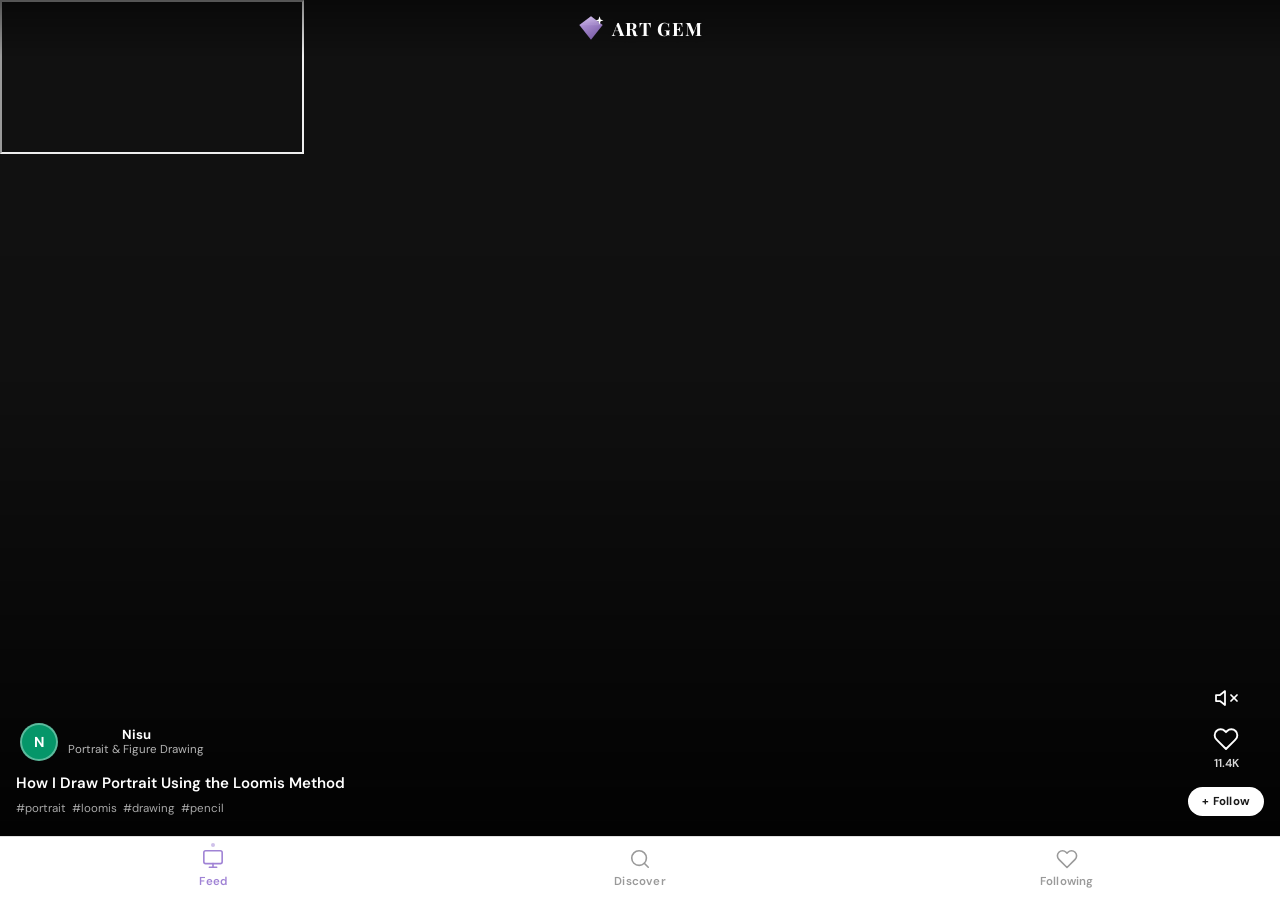
==== commit cff1b679: "Add files via upload" ====
--- a/index.html
+++ b/index.html
@@ -10,6 +10,7 @@
   <meta name="apple-mobile-web-app-title" content="ART GEM" />
   <meta name="mobile-web-app-capable" content="yes" />
   <meta name="theme-color" content="#A083D5" />
+  <meta name="referrer" content="strict-origin-when-cross-origin" />
   <link rel="manifest" href="manifest.json" />
   <link rel="apple-touch-icon" href="assets/icons/icon-180.svg" />
 
@@ -91,6 +92,7 @@
   </div><!-- /app -->
 
   <!-- ── Scripts — order is important ── -->
+  <script src="js/libs/xlsx.full.min.js"></script>
   <script src="js/data.js"></script>
   <script src="js/state.js"></script>
   <script src="js/router.js"></script>
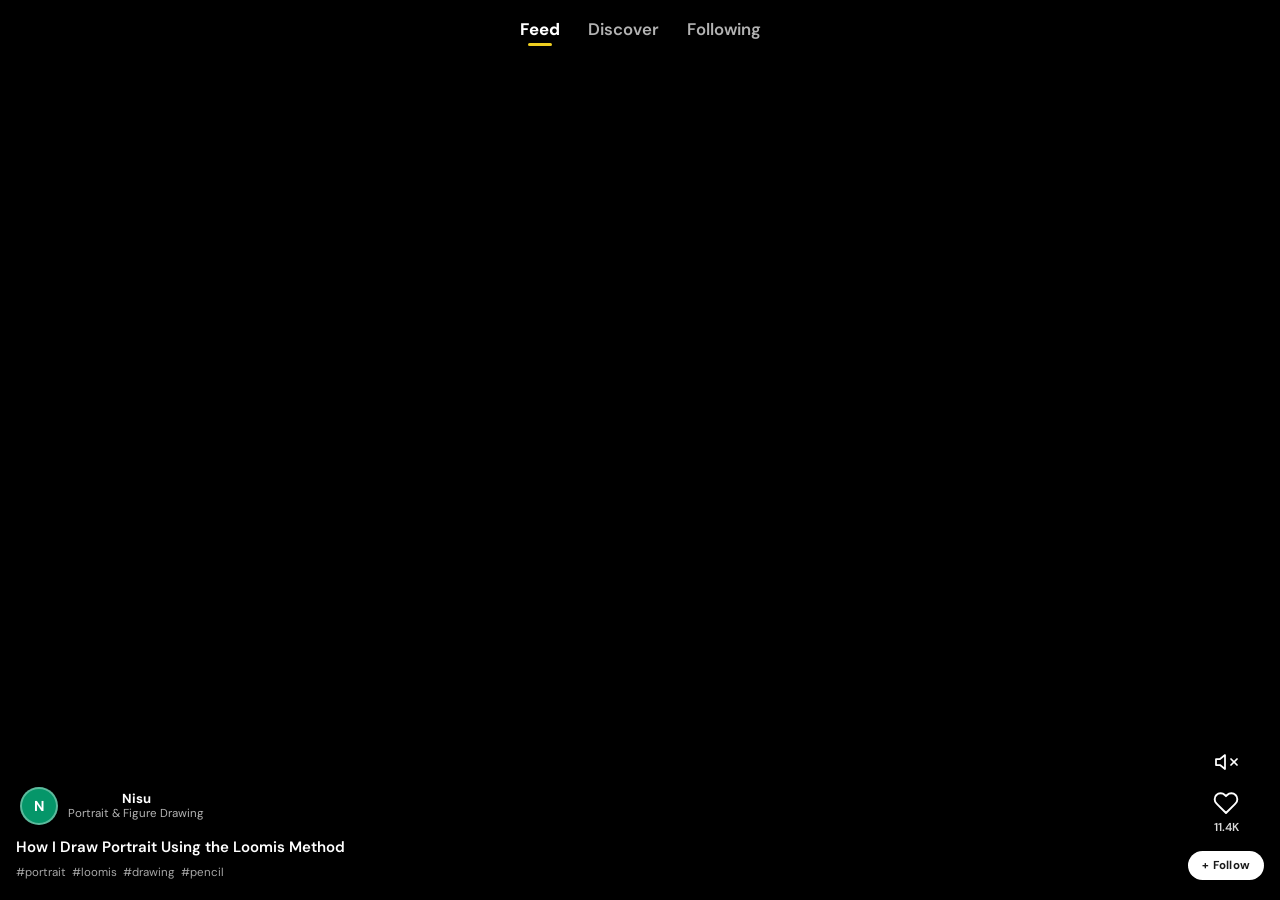
==== commit bdd50a75: "Add files via upload" ====
--- a/index.html
+++ b/index.html
@@ -40,6 +40,15 @@
 <body>
   <div id="app">
 
+    <!-- ── Top Floating Navigation ── -->
+    <nav id="top-nav" role="navigation" aria-label="Main navigation">
+      <div class="top-nav-tabs">
+        <button class="nav-btn active" data-page="feed">Feed</button>
+        <button class="nav-btn" data-page="search">Discover</button>
+        <button class="nav-btn" data-page="following">Following</button>
+      </div>
+    </nav>
+
     <!-- ── Page Container ── -->
     <div id="page-container">
 
@@ -56,38 +65,6 @@
       <div id="page-profile" class="page"></div>
 
     </div><!-- /page-container -->
-
-    <!-- ── Bottom Navigation ── -->
-    <nav id="bottom-nav" role="navigation" aria-label="Main navigation">
-
-      <button class="nav-btn active" data-page="feed" aria-label="Feed">
-        <!-- Play/feed icon -->
-        <svg viewBox="0 0 24 24" aria-hidden="true">
-          <rect x="2" y="3" width="20" height="14" rx="2"/>
-          <line x1="8" y1="21" x2="16" y2="21"/>
-          <line x1="12" y1="17" x2="12" y2="21"/>
-        </svg>
-        <span>Feed</span>
-      </button>
-
-      <button class="nav-btn" data-page="search" aria-label="Discover">
-        <!-- Search/compass icon -->
-        <svg viewBox="0 0 24 24" aria-hidden="true">
-          <circle cx="11" cy="11" r="8"/>
-          <line x1="21" y1="21" x2="16.65" y2="16.65"/>
-        </svg>
-        <span>Discover</span>
-      </button>
-
-      <button class="nav-btn" data-page="following" aria-label="Following">
-        <!-- Heart icon -->
-        <svg viewBox="0 0 24 24" aria-hidden="true">
-          <path d="M20.84 4.61a5.5 5.5 0 0 0-7.78 0L12 5.67l-1.06-1.06a5.5 5.5 0 0 0-7.78 7.78l1.06 1.06L12 21.23l7.78-7.78 1.06-1.06a5.5 5.5 0 0 0 0-7.78z"/>
-        </svg>
-        <span>Following</span>
-      </button>
-
-    </nav><!-- /bottom-nav -->
 
   </div><!-- /app -->
 
--- a/css/layout.css
+++ b/css/layout.css
@@ -92,70 +92,104 @@
   height: 18px;
 }
 
-/* ── Bottom Navigation ─────────────────────────────────────── */
-#bottom-nav {
-  display: flex;
-  align-items: stretch;
-  height: calc(var(--nav-height) + var(--safe-bottom));
-  padding-bottom: var(--safe-bottom);
-  background: var(--white);
-  border-top: 1px solid var(--color-border);
-  flex-shrink: 0;
-  position: relative;
+/* ── Top Navigation (Floating TikTok-style overlay) ────────── */
+#top-nav {
+  position: absolute;
+  top: 0;
+  left: 0;
+  right: 0;
   z-index: 100;
-}
-
-.nav-btn {
-  flex: 1;
-  display: flex;
-  flex-direction: column;
-  align-items: center;
-  justify-content: center;
-  gap: 4px;
-  padding: 8px 4px;
-  color: var(--gray-400);
-  transition: color var(--duration);
-  position: relative;
-}
-
-.nav-btn span {
-  font-size: var(--text-xs);
+  padding-top: calc(var(--safe-top) + 12px);
+  padding-bottom: 12px;
+  display: flex;
+  align-items: center;
+  justify-content: center;
+  pointer-events: none; /* Let video taps/swipes pass through around buttons */
+  background: transparent;
+  transition: background var(--duration), border-color var(--duration);
+}
+
+.top-nav-tabs {
+  display: inline-flex;
+  align-items: center;
+  justify-content: center;
+  gap: var(--space-5);
+  pointer-events: auto;
+}
+
+.top-nav-tabs .nav-btn {
+  background: none;
+  border: none;
+  padding: 6px 4px;
+  font-family: var(--font-body);
+  font-size: 1.05rem;
   font-weight: 600;
-  letter-spacing: 0.02em;
-}
-
-.nav-btn svg {
-  width: 22px;
-  height: 22px;
-  stroke: currentColor;
-  fill: none;
-  stroke-width: 1.75;
-  stroke-linecap: round;
-  stroke-linejoin: round;
-  transition: stroke var(--duration);
-}
-
-.nav-btn.active {
-  color: var(--color-primary);
-}
-
-.nav-btn.active svg {
-  stroke: var(--color-primary);
-}
-
-/* Active indicator dot */
-.nav-btn.active::before {
+  color: rgba(255, 255, 255, 0.7);
+  cursor: pointer;
+  position: relative;
+  text-shadow: 0 1px 4px rgba(0, 0, 0, 0.7);
+  transition: color var(--duration), transform var(--duration);
+  -webkit-tap-highlight-color: transparent;
+}
+
+.top-nav-tabs .nav-btn:hover {
+  color: rgba(255, 255, 255, 0.95);
+}
+
+.top-nav-tabs .nav-btn:active {
+  transform: scale(0.95);
+}
+
+.top-nav-tabs .nav-btn.active {
+  color: #ffffff;
+  font-weight: 800;
+  text-shadow: 0 1px 6px rgba(0, 0, 0, 0.85);
+}
+
+/* Subtle active indicator bar beneath active tab */
+.top-nav-tabs .nav-btn.active::after {
   content: '';
   position: absolute;
-  top: 6px;
-  width: 4px;
-  height: 4px;
+  bottom: 0;
+  left: 50%;
+  transform: translateX(-50%);
+  width: 24px;
+  height: 3px;
   border-radius: var(--radius-full);
+  background: var(--color-accent); /* #EFCF20 gold */
+  box-shadow: 0 1px 4px rgba(0,0,0,0.5);
+}
+
+/* ── Light Mode Top Nav (for Discover / Following pages) ─── */
+#top-nav.nav-on-light {
+  position: relative;
+  background: var(--white);
+  border-bottom: 1px solid var(--color-border);
+  pointer-events: auto;
+  padding-top: calc(var(--safe-top) + 6px);
+  padding-bottom: 8px;
+}
+
+#top-nav.nav-on-light .nav-btn {
+  color: var(--gray-500);
+  text-shadow: none;
+  font-size: 0.95rem;
+}
+
+#top-nav.nav-on-light .nav-btn:hover {
+  color: var(--color-text);
+}
+
+#top-nav.nav-on-light .nav-btn.active {
+  color: var(--color-primary);
+  font-weight: 700;
+  text-shadow: none;
+}
+
+#top-nav.nav-on-light .nav-btn.active::after {
   background: var(--color-primary);
-  opacity: 0.5;
-}
-
-.nav-btn:active { opacity: 0.7; }
+  box-shadow: none;
+}
 
 /* ── Scrollable page body ──────────────────────────────────── */
 .page-body {
--- a/css/feed.css
+++ b/css/feed.css
@@ -18,37 +18,6 @@
 }
 
 .feed::-webkit-scrollbar { display: none; }
-
-/* ── Feed Header (logo overlay) ────────────────────────────── */
-.feed-header {
-  position: absolute;
-  top: 0;
-  left: 0;
-  right: 0;
-  z-index: 50;
-  display: flex;
-  align-items: center;
-  justify-content: center;
-  padding: calc(var(--safe-top) + 14px) var(--space-4) 14px;
-  background: linear-gradient(to bottom, rgba(0,0,0,0.45) 0%, transparent 100%);
-  pointer-events: none;
-}
-
-.feed-logo {
-  display: flex;
-  align-items: center;
-  gap: 7px;
-  pointer-events: auto;
-}
-
-.feed-logo-text {
-  font-family: var(--font-display);
-  font-size: 1.15rem;
-  font-weight: 700;
-  color: #fff;
-  letter-spacing: 0.05em;
-  text-shadow: 0 1px 8px rgba(0,0,0,0.4);
-}
 
 /* ── Feed Card ─────────────────────────────────────────────── */
 .feed-card {
@@ -58,10 +27,11 @@
   flex-shrink: 0;
   scroll-snap-align: start;
   overflow: hidden;
-  background: #111;
-}
-
-/* ── Video element ─────────────────────────────────────────── */
+  background: #000;
+  container-type: size;
+}
+
+/* ── Video element (local) ─────────────────────────────────── */
 .feed-video {
   position: absolute;
   inset: 0;
@@ -71,55 +41,66 @@
   display: block;
 }
 
-/* ── YouTube thumbnail card ────────────────────────────────── */
-.feed-yt-bg {
+/* ── YouTube Embed Player (Autoplay & Full-Bleed Cover) ────── */
+.feed-yt-wrap {
   position: absolute;
   inset: 0;
+  width: 100%;
+  height: 100%;
+  overflow: hidden;
+  background: #000;
+}
+
+.feed-yt-iframe {
+  position: absolute;
+  top: 50%;
+  left: 50%;
+  border: 0;
+  outline: none;
+  pointer-events: none; /* Smooth vertical swiping and gesture pass-through */
+
+  /* Base viewport fallback: 9:16 vertical video cover (0.5625 = 9/16, 1.7778 = 16/9) */
+  width: 100vw;
+  height: 100vh;
+  min-width: 100%;
+  min-height: 100%;
+
+  width: max(100%, calc(100vh * 0.5625));
+  height: max(100%, calc(100vw * 1.7778));
+
+  /* Dynamic viewport units for mobile iOS / Android */
+  width: max(100%, calc(100dvh * 0.5625));
+  height: max(100%, calc(100dvw * 1.7778));
+
+  /* Zoom crop to remove YouTube UI header/footer lines and edge frames */
+  transform: translate(-50%, -50%) scale(1.22);
+  transform-origin: center center;
+}
+
+/* Modern container query sizing: exact match for the card's dimensions */
+@supports (width: 1cqw) {
+  .feed-yt-iframe {
+    width: max(100cqw, calc(100cqh * 0.5625));
+    height: max(100cqh, calc(100cqw * 1.7778));
+  }
+}
+
+/* Fallback / Instant thumbnail poster while iframe initialises */
+.feed-yt-poster {
+  position: absolute;
+  inset: 0;
+  width: 100%;
+  height: 100%;
   background-size: cover;
   background-position: center;
-  filter: brightness(0.75);
-}
-
-.feed-yt-center {
-  position: absolute;
-  inset: 0;
-  display: flex;
-  flex-direction: column;
-  align-items: center;
-  justify-content: center;
-  gap: var(--space-3);
-}
-
-.feed-yt-play-btn {
-  width: 68px;
-  height: 68px;
-  border-radius: var(--radius-full);
-  background: rgba(255,255,255,0.95);
-  display: flex;
-  align-items: center;
-  justify-content: center;
-  transition: transform var(--duration), background var(--duration);
-  box-shadow: 0 4px 20px rgba(0,0,0,0.4);
-}
-
-.feed-yt-play-btn:hover  { transform: scale(1.05); background: #fff; }
-.feed-yt-play-btn:active { transform: scale(0.95); }
-
-.feed-yt-play-btn svg {
-  width: 28px;
-  height: 28px;
-  fill: var(--color-primary);
-  margin-left: 3px; /* optical centering */
-}
-
-.feed-yt-label {
-  color: rgba(255,255,255,0.9);
-  font-size: var(--text-xs);
-  font-weight: 600;
-  letter-spacing: 0.04em;
-  background: rgba(0,0,0,0.35);
-  padding: 4px 12px;
-  border-radius: var(--radius-full);
+  transition: opacity 0.4s ease;
+  z-index: 1;
+  transform: scale(1.05);
+}
+
+.feed-yt-poster.loaded {
+  opacity: 0;
+  pointer-events: none;
 }
 
 /* ── Bottom gradient overlay ───────────────────────────────── */
@@ -146,7 +127,7 @@
   align-items: flex-end;
   gap: var(--space-4);
   padding: var(--space-5) var(--space-4);
-  padding-bottom: calc(var(--space-5) + env(safe-area-inset-bottom, 0px));
+  padding-bottom: calc(var(--space-5) + env(safe-area-inset-bottom, 16px));
 }
 
 .feed-left {
